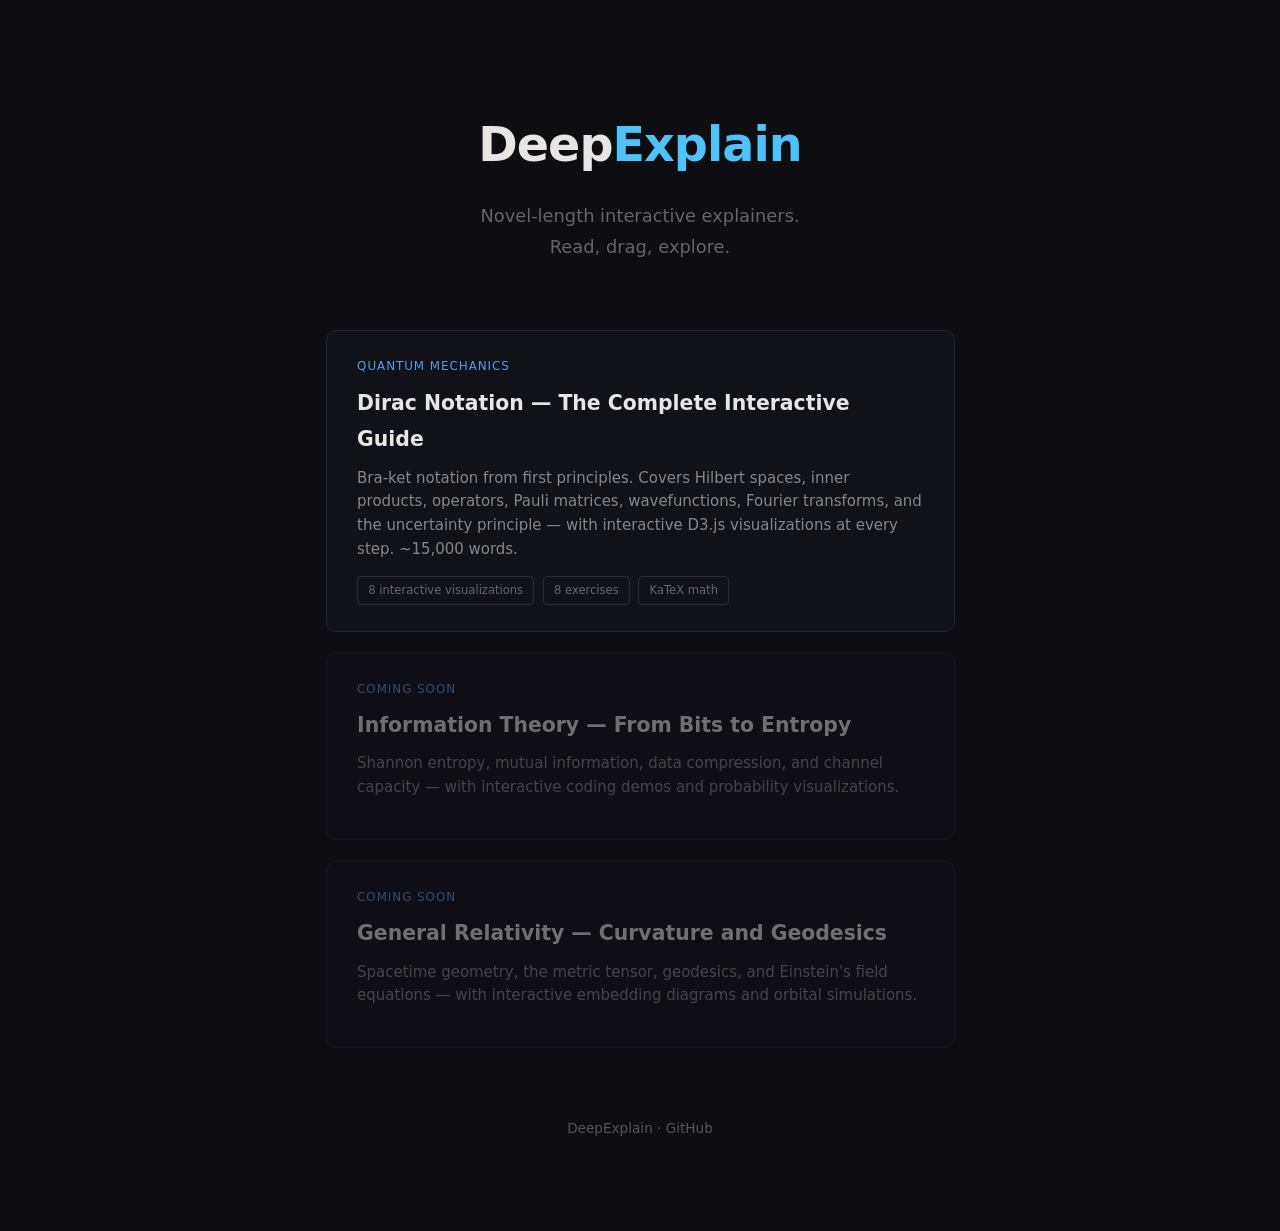
==== index.html @ e37d0582 "Initial deploy: DeepExplain - interactive long-form explainers" ====
<!DOCTYPE html>
<html lang="en">
<head>
  <meta charset="UTF-8">
  <meta name="viewport" content="width=device-width, initial-scale=1.0">
  <title>DeepExplain — Interactive Long-Form Explainers</title>
  <meta name="description" content="Novel-length interactive explainers on physics, math, and computer science. Built with D3.js visualizations that run as you read.">
  <meta property="og:title" content="DeepExplain — Interactive Long-Form Explainers">
  <meta property="og:description" content="Novel-length interactive explainers on physics, math, and computer science.">
  <meta property="og:type" content="website">
  <link rel="icon" type="image/svg+xml" href="data:image/svg+xml,%3Csvg xmlns='http://www.w3.org/2000/svg' viewBox='0 0 32 32'%3E%3Crect width='32' height='32' rx='6' fill='%230a0a18'/%3E%3Ctext x='16' y='24' text-anchor='middle' font-family='serif' font-size='22' font-weight='bold' fill='%234fc3f7'%3E%E2%9F%A8%E2%9F%A9%3C/text%3E%3C/svg%3E">
  <link rel="canonical" href="https://deepexplain.dev/">
  <link rel="stylesheet" href="css/style.css">
</head>
<body>

<main class="home">

  <div class="hero-mark">
    <div class="logo-text">Deep<span class="accent">Explain</span></div>
    <p class="tagline">Novel-length interactive explainers.<br>Read, drag, explore.</p>
  </div>

  <div class="article-list">

    <a href="dirac-notation/" class="article-card">
      <div class="card-meta">Quantum Mechanics</div>
      <div class="card-title">Dirac Notation — The Complete Interactive Guide</div>
      <div class="card-desc">
        Bra-ket notation from first principles. Covers Hilbert spaces, inner products, operators, 
        Pauli matrices, wavefunctions, Fourier transforms, and the uncertainty principle — with 
        interactive D3.js visualizations at every step. ~15,000 words.
      </div>
      <div class="card-tags">
        <span class="tag">8 interactive visualizations</span>
        <span class="tag">8 exercises</span>
        <span class="tag">KaTeX math</span>
      </div>
    </a>

    <div class="article-card coming-soon">
      <div class="card-meta">Coming soon</div>
      <div class="card-title">Information Theory — From Bits to Entropy</div>
      <div class="card-desc">
        Shannon entropy, mutual information, data compression, and channel capacity — 
        with interactive coding demos and probability visualizations.
      </div>
    </div>

    <div class="article-card coming-soon">
      <div class="card-meta">Coming soon</div>
      <div class="card-title">General Relativity — Curvature and Geodesics</div>
      <div class="card-desc">
        Spacetime geometry, the metric tensor, geodesics, and Einstein's field equations — 
        with interactive embedding diagrams and orbital simulations.
      </div>
    </div>

  </div>

  <p class="closing home-footer">
    DeepExplain · <a href="https://github.com/crawde" class="subtle-link">GitHub</a>
  </p>

</main>

</body>
</html>
---- css/style.css ----
/* DeepExplain — Simple, clean, dark */

* { margin: 0; padding: 0; box-sizing: border-box; }

html { font-size: 17px; }

body {
  background: #0d0d12;
  color: #d4d2cf;
  font-family: -apple-system, BlinkMacSystemFont, 'Segoe UI', system-ui, sans-serif;
  line-height: 1.8;
  -webkit-font-smoothing: antialiased;
}

main {
  max-width: 700px;
  margin: 0 auto;
  padding: 3rem 1.5rem 4rem;
}

p {
  margin-bottom: 1.3rem;
}

.opening {
  font-size: 1.15rem;
  color: #e8e6e3;
  margin-bottom: 2rem;
  line-height: 1.9;
}

.closing {
  margin-top: 3rem;
  color: #555;
  font-size: 0.8rem;
  text-align: center;
}

em {
  color: #90caf9;
  font-style: italic;
}

strong {
  color: #e0e0e0;
  font-weight: 600;
}

/* KaTeX */
.katex { color: #d4d2cf; }

/* Interactive containers */
.interactive {
  background: #111118;
  border: 1px solid #222233;
  border-radius: 10px;
  padding: 1.2rem;
  margin: 1.5rem 0 2rem;
}

.controls {
  display: flex;
  flex-wrap: wrap;
  gap: 1rem;
  margin-bottom: 0.8rem;
  align-items: flex-end;
}

.ctrl {
  display: flex;
  flex-direction: column;
  gap: 0.2rem;
}

.ctrl label {
  font-size: 0.72rem;
  color: #777;
  letter-spacing: 0.03em;
}

.val {
  color: #90caf9;
  font-family: 'SF Mono', 'Menlo', monospace;
  font-size: 0.72rem;
}

.ctrl input[type="range"] {
  -webkit-appearance: none;
  width: 160px;
  height: 3px;
  background: #2a2a3e;
  border-radius: 2px;
  outline: none;
}

.ctrl input[type="range"]::-webkit-slider-thumb {
  -webkit-appearance: none;
  width: 14px;
  height: 14px;
  border-radius: 50%;
  background: #5c9ce6;
  cursor: pointer;
}

.btn-row {
  display: flex;
  gap: 0.4rem;
  flex-wrap: wrap;
}

.btn {
  font-family: inherit;
  font-size: 0.72rem;
  padding: 0.3rem 0.8rem;
  border: 1px solid #2a2a3e;
  border-radius: 5px;
  background: transparent;
  color: #888;
  cursor: pointer;
  transition: all 0.15s;
}

.btn:hover, .btn.active {
  border-color: #5c9ce6;
  color: #5c9ce6;
}

.viz {
  background: #0a0a10;
  border-radius: 8px;
  border: 1px solid #1a1a28;
  margin: 0.6rem 0;
  overflow: hidden;
}

.viz svg { display: block; width: 100%; }

.state-readout {
  text-align: center;
  padding: 0.6rem;
  background: #0a0a10;
  border-radius: 6px;
  font-family: 'SF Mono', 'Menlo', monospace;
  font-size: 0.9rem;
  color: #90caf9;
  margin-bottom: 0.6rem;
}

.readout {
  background: #0a0a10;
  border: 1px solid #1a1a28;
  border-radius: 6px;
  padding: 0.7rem 1rem;
  font-family: 'SF Mono', 'Menlo', monospace;
  font-size: 0.78rem;
  line-height: 1.7;
}

.output-row {
  display: flex;
  justify-content: space-between;
  align-items: center;
  padding: 0.15rem 0;
}

.output-label { color: #666; }
.output-value { color: #90caf9; }

/* Exercises */
.exercises { margin-top: 2rem; }

.exercise {
  background: #111118;
  border: 1px solid #222233;
  border-radius: 8px;
  padding: 1rem 1.2rem;
  margin-bottom: 1rem;
}

.exercise p { margin-bottom: 0.6rem; }

.exercise input[type="text"] {
  font-family: 'SF Mono', 'Menlo', monospace;
  font-size: 0.82rem;
  padding: 0.4rem 0.8rem;
  background: #0a0a10;
  border: 1px solid #2a2a3e;
  border-radius: 5px;
  color: #d4d2cf;
  outline: none;
  width: 180px;
  margin-right: 0.5rem;
}

.exercise input[type="text"]:focus {
  border-color: #5c9ce6;
}

.feedback {
  font-size: 0.78rem;
  margin-top: 0.4rem;
  min-height: 1.2em;
}

.feedback.correct { color: #66bb6a; }
.feedback.incorrect { color: #ef5350; }

/* Navigation */
.topnav {
  max-width: 700px;
  margin: 0 auto;
  padding: 1.2rem 1.5rem 0;
  font-size: 0.8rem;
  color: #555;
}
.nav-home {
  color: #5c9ce6;
  text-decoration: none;
}
.nav-home:hover { text-decoration: underline; }
.nav-sep { margin: 0 0.4rem; color: #333; }
.nav-current { color: #777; }

/* Landing page */
.home {
  max-width: 680px;
  margin: 0 auto;
  padding: 6rem 1.5rem 4rem;
}

.hero-mark {
  text-align: center;
  margin-bottom: 4rem;
}

.logo-text {
  font-size: 2.8rem;
  font-weight: 700;
  color: #e8e6e3;
  letter-spacing: -0.02em;
}

.accent { color: #4fc3f7; }

.tagline {
  margin-top: 0.8rem;
  color: #666;
  font-size: 1.05rem;
  line-height: 1.7;
}

.article-list {
  display: flex;
  flex-direction: column;
  gap: 1.2rem;
}

.article-card {
  display: block;
  background: #111118;
  border: 1px solid #222233;
  border-radius: 10px;
  padding: 1.5rem 1.8rem;
  text-decoration: none;
  color: inherit;
  transition: border-color 0.2s, transform 0.15s;
}

.article-card:hover {
  border-color: #4fc3f7;
  transform: translateY(-2px);
}

.article-card.coming-soon {
  opacity: 0.45;
  pointer-events: none;
}

.card-meta {
  font-size: 0.7rem;
  text-transform: uppercase;
  letter-spacing: 0.08em;
  color: #5c9ce6;
  margin-bottom: 0.4rem;
}

.card-title {
  font-size: 1.2rem;
  font-weight: 600;
  color: #e8e6e3;
  margin-bottom: 0.5rem;
}

.card-desc {
  font-size: 0.88rem;
  color: #888;
  line-height: 1.6;
  margin-bottom: 0.8rem;
}

.card-tags {
  display: flex;
  gap: 0.5rem;
  flex-wrap: wrap;
}

.tag {
  font-size: 0.68rem;
  padding: 0.2rem 0.6rem;
  border: 1px solid #2a2a3e;
  border-radius: 4px;
  color: #666;
}

.home-footer { margin-top: 4rem; }
.subtle-link { color: #555; text-decoration: none; }
.subtle-link:hover { color: #90caf9; }

/* Responsive */
@media (max-width: 600px) {
  html { font-size: 15px; }
  main { padding: 2rem 1rem; }
  .home { padding: 3rem 1rem 3rem; }
  .logo-text { font-size: 2rem; }
  .controls { flex-direction: column; }
  .ctrl input[type="range"] { width: 100%; }
}
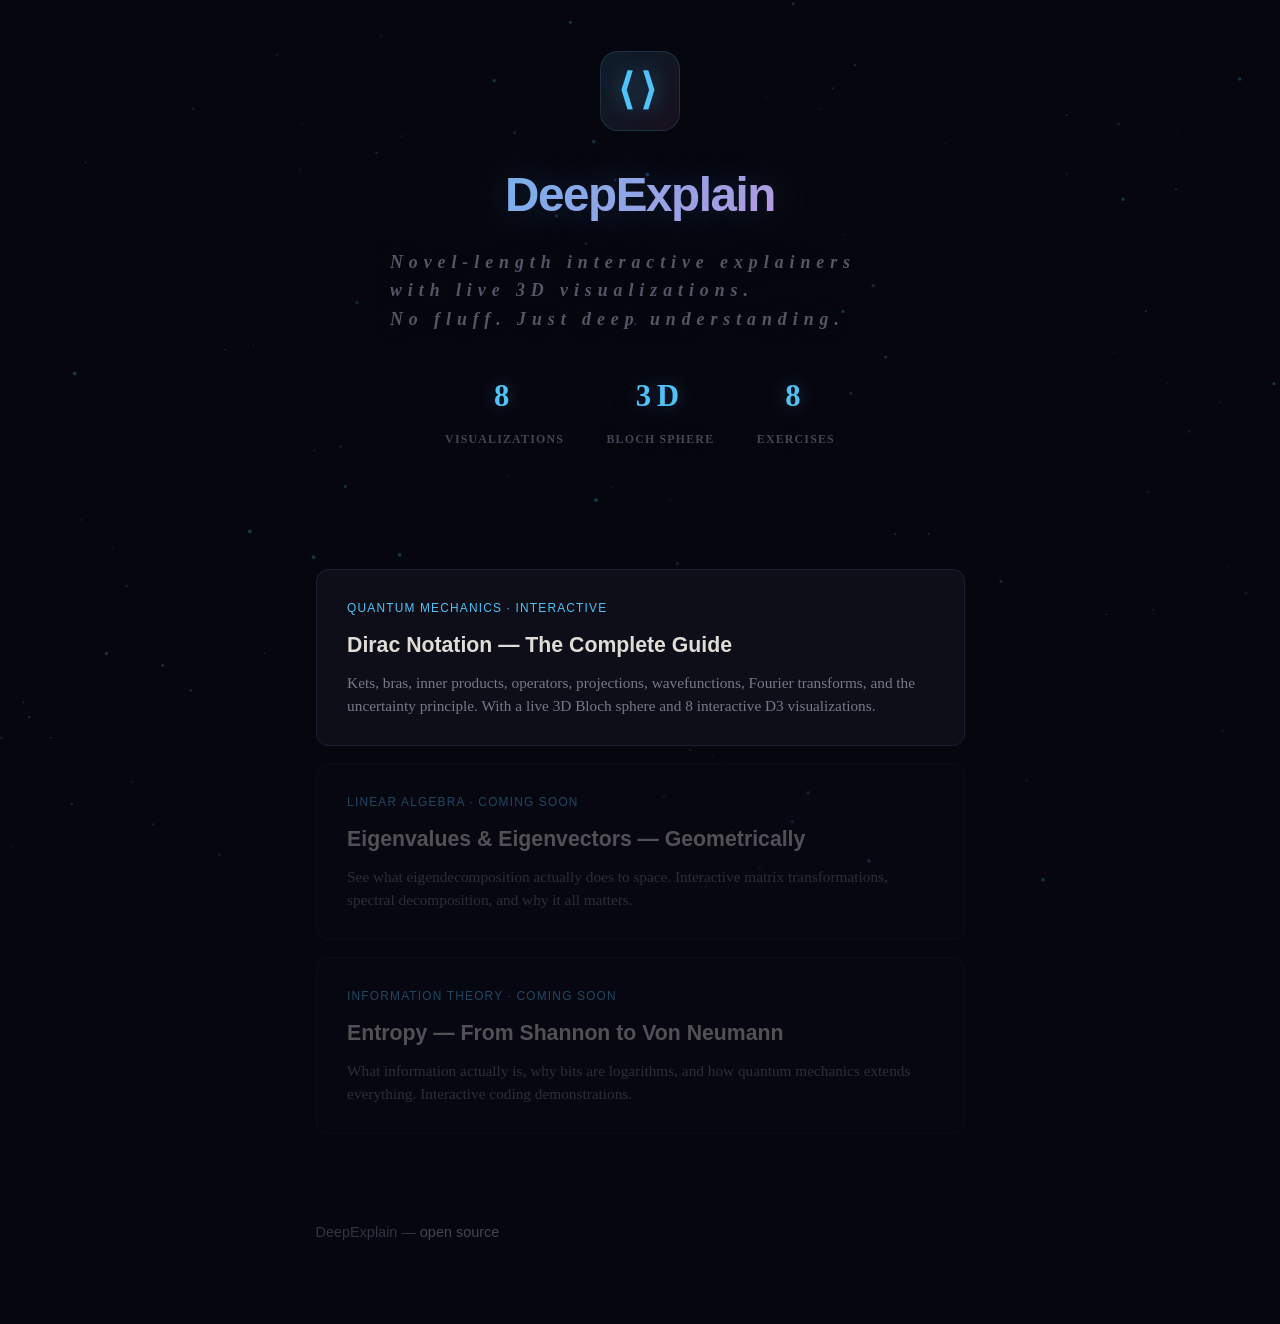
==== commit c0217407: "v4: 3D Bloch sphere hero, auto-animated visualizations, creative redesign" ====
--- a/index.html
+++ b/index.html
@@ -3,66 +3,282 @@
 <head>
   <meta charset="UTF-8">
   <meta name="viewport" content="width=device-width, initial-scale=1.0">
-  <title>DeepExplain — Interactive Long-Form Explainers</title>
-  <meta name="description" content="Novel-length interactive explainers on physics, math, and computer science. Built with D3.js visualizations that run as you read.">
-  <meta property="og:title" content="DeepExplain — Interactive Long-Form Explainers">
-  <meta property="og:description" content="Novel-length interactive explainers on physics, math, and computer science.">
+  <title>DeepExplain — Interactive Deep Dives into Hard Topics</title>
+  <meta name="description" content="Novel-length interactive explainers with live 3D visualizations. Dive deep into quantum mechanics, linear algebra, and more.">
+  <meta property="og:title" content="DeepExplain — Interactive Deep Dives into Hard Topics">
+  <meta property="og:description" content="Novel-length interactive explainers with live 3D and 2D visualizations. No fluff, just deep understanding.">
   <meta property="og:type" content="website">
   <link rel="icon" type="image/svg+xml" href="data:image/svg+xml,%3Csvg xmlns='http://www.w3.org/2000/svg' viewBox='0 0 32 32'%3E%3Crect width='32' height='32' rx='6' fill='%230a0a18'/%3E%3Ctext x='16' y='24' text-anchor='middle' font-family='serif' font-size='22' font-weight='bold' fill='%234fc3f7'%3E%E2%9F%A8%E2%9F%A9%3C/text%3E%3C/svg%3E">
   <link rel="canonical" href="https://deepexplain.dev/">
   <link rel="stylesheet" href="css/style.css">
+  <style>
+    /* Landing-specific styles */
+    #particle-canvas {
+      position: fixed;
+      top: 0; left: 0;
+      width: 100vw; height: 100vh;
+      z-index: 0;
+      pointer-events: none;
+    }
+    .home {
+      position: relative;
+      z-index: 1;
+      max-width: 700px;
+      margin: 0 auto;
+      padding: 0 1.5rem;
+      min-height: 100vh;
+      display: flex;
+      flex-direction: column;
+      justify-content: center;
+    }
+    .hero-mark {
+      text-align: center;
+      margin-bottom: 4rem;
+      padding-top: 3rem;
+    }
+    .logo-icon {
+      display: block;
+      margin: 0 auto 1.2rem;
+      width: 80px;
+      height: 80px;
+      border-radius: 18px;
+      background: linear-gradient(135deg, rgba(79,195,247,0.12) 0%, rgba(230,140,216,0.08) 100%);
+      border: 1px solid rgba(79,195,247,0.15);
+      display: flex;
+      align-items: center;
+      justify-content: center;
+      font-size: 42px;
+      font-family: serif;
+      color: #4fc3f7;
+      text-shadow: 0 0 20px rgba(79,195,247,0.4);
+      animation: logoPulse 3s ease-in-out infinite;
+    }
+    @keyframes logoPulse {
+      0%, 100% { box-shadow: 0 0 30px rgba(79,195,247,0.1); }
+      50% { box-shadow: 0 0 50px rgba(79,195,247,0.2); }
+    }
+    .logo-text {
+      font-size: 2.8rem;
+      font-weight: 700;
+      letter-spacing: -0.03em;
+      background: linear-gradient(135deg, #4fc3f7 0%, #e68cd8 100%);
+      -webkit-background-clip: text;
+      -webkit-text-fill-color: transparent;
+      background-clip: text;
+      margin-bottom: 0.5rem;
+    }
+    .tagline {
+      color: #556;
+      font-size: 1.05rem;
+      line-height: 1.6;
+      max-width: 500px;
+      margin: 0 auto;
+    }
+    .article-list {
+      display: flex;
+      flex-direction: column;
+      gap: 1rem;
+    }
+    .article-card {
+      display: block;
+      text-decoration: none;
+      background: #0e0e18;
+      border: 1px solid #1c1c30;
+      border-radius: 12px;
+      padding: 1.6rem 1.8rem;
+      transition: all 0.25s ease;
+    }
+    .article-card:hover {
+      border-color: #4fc3f7;
+      transform: translateY(-2px);
+      box-shadow: 0 8px 30px rgba(79,195,247,0.08);
+    }
+    .article-card.coming-soon {
+      opacity: 0.35;
+      pointer-events: none;
+    }
+    .card-meta {
+      font-size: 0.7rem;
+      text-transform: uppercase;
+      letter-spacing: 0.1em;
+      color: #4fc3f7;
+      margin-bottom: 0.4rem;
+    }
+    .card-title {
+      font-size: 1.25rem;
+      font-weight: 600;
+      color: #e0ddd6;
+      margin-bottom: 0.4rem;
+    }
+    .card-desc {
+      font-size: 0.9rem;
+      color: #778;
+      line-height: 1.5;
+    }
+    .home-footer {
+      text-align: center;
+      margin-top: 5rem;
+      padding-bottom: 3rem;
+      color: #334;
+      font-size: 0.85rem;
+    }
+    .home-footer a {
+      color: #445;
+      text-decoration: none;
+    }
+    .stats {
+      display: flex;
+      justify-content: center;
+      gap: 2.5rem;
+      margin-top: 2rem;
+      margin-bottom: 3rem;
+    }
+    .stat {
+      text-align: center;
+    }
+    .stat-num {
+      font-size: 1.8rem;
+      font-weight: 700;
+      color: #4fc3f7;
+      text-shadow: 0 0 20px rgba(79,195,247,0.3);
+    }
+    .stat-label {
+      font-size: 0.7rem;
+      text-transform: uppercase;
+      letter-spacing: 0.1em;
+      color: #445;
+      margin-top: 0.2rem;
+    }
+  </style>
 </head>
 <body>
 
-<main class="home">
-
+<canvas id="particle-canvas"></canvas>
+
+<div class="home">
   <div class="hero-mark">
-    <div class="logo-text">Deep<span class="accent">Explain</span></div>
-    <p class="tagline">Novel-length interactive explainers.<br>Read, drag, explore.</p>
-  </div>
-
-  <div class="article-list">
-
-    <a href="dirac-notation/" class="article-card">
-      <div class="card-meta">Quantum Mechanics</div>
-      <div class="card-title">Dirac Notation — The Complete Interactive Guide</div>
-      <div class="card-desc">
-        Bra-ket notation from first principles. Covers Hilbert spaces, inner products, operators, 
-        Pauli matrices, wavefunctions, Fourier transforms, and the uncertainty principle — with 
-        interactive D3.js visualizations at every step. ~15,000 words.
+    <div class="logo-icon">⟨⟩</div>
+    <h1 class="logo-text">DeepExplain</h1>
+    <p class="tagline">Novel-length interactive explainers with live 3D visualizations.<br>No fluff. Just deep understanding.</p>
+    <div class="stats">
+      <div class="stat">
+        <div class="stat-num">8</div>
+        <div class="stat-label">Visualizations</div>
       </div>
-      <div class="card-tags">
-        <span class="tag">8 interactive visualizations</span>
-        <span class="tag">8 exercises</span>
-        <span class="tag">KaTeX math</span>
+      <div class="stat">
+        <div class="stat-num">3D</div>
+        <div class="stat-label">Bloch Sphere</div>
       </div>
-    </a>
-
-    <div class="article-card coming-soon">
-      <div class="card-meta">Coming soon</div>
-      <div class="card-title">Information Theory — From Bits to Entropy</div>
-      <div class="card-desc">
-        Shannon entropy, mutual information, data compression, and channel capacity — 
-        with interactive coding demos and probability visualizations.
+      <div class="stat">
+        <div class="stat-num">8</div>
+        <div class="stat-label">Exercises</div>
       </div>
     </div>
-
+  </div>
+
+  <div class="article-list">
+    <a href="dirac-notation/" class="article-card">
+      <div class="card-meta">Quantum Mechanics · Interactive</div>
+      <div class="card-title">Dirac Notation — The Complete Guide</div>
+      <div class="card-desc">Kets, bras, inner products, operators, projections, wavefunctions, Fourier transforms, and the uncertainty principle. With a live 3D Bloch sphere and 8 interactive D3 visualizations.</div>
+    </a>
     <div class="article-card coming-soon">
-      <div class="card-meta">Coming soon</div>
-      <div class="card-title">General Relativity — Curvature and Geodesics</div>
-      <div class="card-desc">
-        Spacetime geometry, the metric tensor, geodesics, and Einstein's field equations — 
-        with interactive embedding diagrams and orbital simulations.
-      </div>
+      <div class="card-meta">Linear Algebra · Coming Soon</div>
+      <div class="card-title">Eigenvalues & Eigenvectors — Geometrically</div>
+      <div class="card-desc">See what eigendecomposition actually does to space. Interactive matrix transformations, spectral decomposition, and why it all matters.</div>
     </div>
-
+    <div class="article-card coming-soon">
+      <div class="card-meta">Information Theory · Coming Soon</div>
+      <div class="card-title">Entropy — From Shannon to Von Neumann</div>
+      <div class="card-desc">What information actually is, why bits are logarithms, and how quantum mechanics extends everything. Interactive coding demonstrations.</div>
+    </div>
   </div>
 
-  <p class="closing home-footer">
-    DeepExplain · <a href="https://github.com/crawde" class="subtle-link">GitHub</a>
-  </p>
-
-</main>
+  <div class="home-footer">
+    <p>DeepExplain — <a href="https://github.com/crawde/deepexplain">open source</a></p>
+  </div>
+</div>
+
+<script>
+// Animated particle background
+(function() {
+  const canvas = document.getElementById('particle-canvas');
+  if (!canvas) return;
+  const ctx = canvas.getContext('2d');
+
+  let W, H;
+  function resize() {
+    W = canvas.width = window.innerWidth;
+    H = canvas.height = window.innerHeight;
+  }
+  resize();
+  window.addEventListener('resize', resize);
+
+  const particles = [];
+  const N = 120;
+
+  for (let i = 0; i < N; i++) {
+    particles.push({
+      x: Math.random() * W,
+      y: Math.random() * H,
+      vx: (Math.random() - 0.5) * 0.3,
+      vy: (Math.random() - 0.5) * 0.3,
+      r: Math.random() * 1.5 + 0.5,
+      phase: Math.random() * Math.PI * 2
+    });
+  }
+
+  function draw() {
+    ctx.clearRect(0, 0, W, H);
+    const t = Date.now() * 0.001;
+
+    // Update & draw particles
+    for (const p of particles) {
+      p.x += p.vx;
+      p.y += p.vy;
+      if (p.x < 0) p.x = W;
+      if (p.x > W) p.x = 0;
+      if (p.y < 0) p.y = H;
+      if (p.y > H) p.y = 0;
+
+      const alpha = 0.15 + 0.1 * Math.sin(t + p.phase);
+      ctx.beginPath();
+      ctx.arc(p.x, p.y, p.r, 0, Math.PI * 2);
+      ctx.fillStyle = `rgba(79, 195, 247, ${alpha})`;
+      ctx.fill();
+    }
+
+    // Draw connections
+    for (let i = 0; i < N; i++) {
+      for (let j = i + 1; j < N; j++) {
+        const dx = particles[i].x - particles[j].x;
+        const dy = particles[i].y - particles[j].y;
+        const dist = Math.sqrt(dx * dx + dy * dy);
+        if (dist < 150) {
+          ctx.beginPath();
+          ctx.moveTo(particles[i].x, particles[i].y);
+          ctx.lineTo(particles[j].x, particles[j].y);
+          ctx.strokeStyle = `rgba(79, 195, 247, ${0.04 * (1 - dist / 150)})`;
+          ctx.lineWidth = 0.5;
+          ctx.stroke();
+        }
+      }
+    }
+
+    requestAnimationFrame(draw);
+  }
+  draw();
+})();
+</script>
+
+<!-- Google Analytics -->
+<script async src="https://www.googletagmanager.com/gtag/js?id=G-XXXXXXXXXX"></script>
+<script>
+  window.dataLayer = window.dataLayer || [];
+  function gtag(){dataLayer.push(arguments);}
+  gtag('js', new Date());
+  gtag('config', 'G-XXXXXXXXXX');
+</script>
 
 </body>
 </html>
--- a/css/style.css
+++ b/css/style.css
@@ -1,327 +1,542 @@
-/* DeepExplain — Simple, clean, dark */
-
-* { margin: 0; padding: 0; box-sizing: border-box; }
-
-html { font-size: 17px; }
+/* DeepExplain v4 — Spectacular dark theme with glow, animation, 3D hero */
+
+/* ─── BASE ─── */
+*, *::before, *::after { box-sizing: border-box; margin: 0; padding: 0; }
+
+html {
+  font-size: 17px;
+  scroll-behavior: smooth;
+}
 
 body {
-  background: #0d0d12;
-  color: #d4d2cf;
-  font-family: -apple-system, BlinkMacSystemFont, 'Segoe UI', system-ui, sans-serif;
-  line-height: 1.8;
+  background: #06060e;
+  color: #c8c8d4;
+  font-family: 'Georgia', 'Times New Roman', serif;
+  line-height: 1.85;
   -webkit-font-smoothing: antialiased;
 }
 
+/* ─── TOP NAV ─── */
+.topnav {
+  position: fixed;
+  top: 0;
+  left: 0;
+  right: 0;
+  z-index: 100;
+  display: flex;
+  align-items: center;
+  gap: 0.6rem;
+  padding: 0.6rem 1.5rem;
+  background: rgba(6, 6, 14, 0.85);
+  backdrop-filter: blur(12px);
+  -webkit-backdrop-filter: blur(12px);
+  border-bottom: 1px solid rgba(92, 156, 230, 0.08);
+  font-family: -apple-system, BlinkMacSystemFont, 'Segoe UI', sans-serif;
+  font-size: 0.82rem;
+}
+
+.nav-home {
+  color: #c0d8f0;
+  text-decoration: none;
+  display: flex;
+  align-items: center;
+  gap: 0.4rem;
+  transition: color 0.2s;
+}
+.nav-home:hover { color: #7bbef7; }
+.nav-logo {
+  font-size: 1.1rem;
+  color: #5c9ce6;
+  font-weight: bold;
+}
+.accent { color: #5c9ce6; }
+.nav-sep { color: #333; }
+.nav-current { color: #666; }
+
+/* ─── 3D HERO SCENE ─── */
+.hero-scene {
+  position: relative;
+  width: 100%;
+  height: 100vh;
+  min-height: 600px;
+  overflow: hidden;
+  background: radial-gradient(ellipse at center, #0d1020 0%, #06060e 70%);
+}
+
+#bloch-canvas {
+  position: absolute;
+  top: 0;
+  left: 0;
+  width: 100%;
+  height: 100%;
+  cursor: grab;
+}
+#bloch-canvas:active { cursor: grabbing; }
+
+.hero-overlay {
+  position: absolute;
+  bottom: 0;
+  left: 0;
+  right: 0;
+  padding: 3rem 2rem 6rem;
+  background: linear-gradient(transparent 0%, rgba(6, 6, 14, 0.9) 100%);
+  pointer-events: none;
+}
+
+.hero-title-wrap {
+  max-width: 600px;
+  margin: 0 auto;
+  text-align: center;
+}
+
+.hero-title {
+  font-family: -apple-system, BlinkMacSystemFont, 'Segoe UI', sans-serif;
+  font-size: 1.8rem;
+  font-weight: 600;
+  color: #e8eaf0;
+  letter-spacing: -0.02em;
+  line-height: 1.3;
+  margin-bottom: 0.5rem;
+}
+
+.hero-sub {
+  font-family: -apple-system, BlinkMacSystemFont, 'Segoe UI', sans-serif;
+  font-size: 0.95rem;
+  color: #6a90b8;
+  font-style: italic;
+}
+
+.hero-state {
+  position: absolute;
+  top: 5rem;
+  left: 50%;
+  transform: translateX(-50%);
+  font-family: 'JetBrains Mono', 'Fira Code', monospace;
+  font-size: 1.1rem;
+  color: #5c9ce6;
+  text-shadow: 0 0 20px rgba(92, 156, 230, 0.4);
+  opacity: 0.9;
+  pointer-events: none;
+  white-space: nowrap;
+}
+
+.scroll-hint {
+  position: absolute;
+  bottom: 1.5rem;
+  left: 50%;
+  transform: translateX(-50%);
+  animation: bobUpDown 2s infinite ease-in-out;
+}
+
+.scroll-arrow {
+  width: 20px;
+  height: 20px;
+  border-right: 2px solid rgba(92, 156, 230, 0.4);
+  border-bottom: 2px solid rgba(92, 156, 230, 0.4);
+  transform: rotate(45deg);
+}
+
+@keyframes bobUpDown {
+  0%, 100% { transform: translateX(-50%) translateY(0); opacity: 0.5; }
+  50% { transform: translateX(-50%) translateY(10px); opacity: 1; }
+}
+
+/* ─── MAIN CONTENT ─── */
 main {
+  max-width: 680px;
+  margin: 0 auto;
+  padding: 4rem 1.5rem 6rem;
+}
+
+p {
+  margin-bottom: 1.6rem;
+  text-align: left;
+  text-indent: 0;
+}
+
+em { color: #7bbef7; font-style: italic; }
+strong { color: #e0e0e0; font-weight: 600; }
+
+p.closing {
+  text-align: center;
+  color: #444;
+  font-size: 0.8rem;
+  margin-top: 4rem;
+  font-family: -apple-system, BlinkMacSystemFont, 'Segoe UI', sans-serif;
+}
+p.closing a { color: #5c9ce6; text-decoration: none; }
+p.closing a:hover { text-decoration: underline; }
+
+/* KaTeX overrides */
+.katex { color: #d0e0f0; }
+.katex-display { margin: 1.5rem 0; }
+
+/* ─── INTERACTIVE CONTAINERS ─── */
+.interactive {
+  margin: 2rem -0.5rem 2.5rem;
+  padding: 1.5rem;
+  background: #0c0c18;
+  border-radius: 12px;
+  border: 1px solid rgba(92, 156, 230, 0.12);
+  position: relative;
+  transition: border-color 0.3s, box-shadow 0.3s;
+}
+
+.interactive:hover {
+  border-color: rgba(92, 156, 230, 0.25);
+}
+
+.glow-border {
+  box-shadow: 
+    0 0 0 1px rgba(92, 156, 230, 0.05),
+    0 0 30px -10px rgba(92, 156, 230, 0.08);
+  animation: subtleGlow 4s infinite ease-in-out alternate;
+}
+
+@keyframes subtleGlow {
+  0% { box-shadow: 0 0 0 1px rgba(92,156,230,0.05), 0 0 20px -10px rgba(92,156,230,0.05); }
+  100% { box-shadow: 0 0 0 1px rgba(92,156,230,0.1), 0 0 40px -10px rgba(92,156,230,0.12); }
+}
+
+.interactive-label {
+  position: absolute;
+  top: -0.6rem;
+  left: 1.2rem;
+  background: #0c0c18;
+  padding: 0 0.5rem;
+  font-family: -apple-system, BlinkMacSystemFont, 'Segoe UI', sans-serif;
+  font-size: 0.7rem;
+  letter-spacing: 0.06em;
+  text-transform: uppercase;
+  color: #5c9ce6;
+  font-weight: 600;
+}
+
+/* ─── CONTROLS ─── */
+.controls {
+  display: flex;
+  flex-wrap: wrap;
+  gap: 1rem;
+  margin-bottom: 1rem;
+  font-family: -apple-system, BlinkMacSystemFont, 'Segoe UI', sans-serif;
+  font-size: 0.78rem;
+}
+
+.ctrl {
+  flex: 1;
+  min-width: 180px;
+}
+.ctrl label {
+  display: block;
+  color: #8899aa;
+  margin-bottom: 0.3rem;
+}
+.val {
+  color: #7bbef7;
+  font-family: 'JetBrains Mono', 'Fira Code', monospace;
+  font-size: 0.75rem;
+}
+
+/* Custom range slider */
+input[type="range"] {
+  -webkit-appearance: none;
+  width: 100%;
+  height: 4px;
+  background: #1a1a2e;
+  border-radius: 2px;
+  outline: none;
+  cursor: pointer;
+}
+input[type="range"]::-webkit-slider-thumb {
+  -webkit-appearance: none;
+  width: 16px;
+  height: 16px;
+  background: #5c9ce6;
+  border-radius: 50%;
+  cursor: pointer;
+  box-shadow: 0 0 8px rgba(92, 156, 230, 0.4);
+  transition: box-shadow 0.2s;
+}
+input[type="range"]::-webkit-slider-thumb:hover {
+  box-shadow: 0 0 14px rgba(92, 156, 230, 0.6);
+}
+
+.btn-row {
+  display: flex;
+  gap: 0.4rem;
+  flex-wrap: wrap;
+  width: 100%;
+}
+.btn {
+  background: #161625;
+  border: 1px solid #2a2a40;
+  color: #8899aa;
+  padding: 0.35rem 0.8rem;
+  border-radius: 6px;
+  cursor: pointer;
+  font-size: 0.78rem;
+  font-family: 'JetBrains Mono', 'Fira Code', monospace;
+  transition: all 0.15s;
+}
+.btn:hover {
+  border-color: #5c9ce6;
+  color: #c0d8f0;
+}
+.btn.active {
+  background: rgba(92, 156, 230, 0.15);
+  border-color: #5c9ce6;
+  color: #5c9ce6;
+  box-shadow: 0 0 8px rgba(92, 156, 230, 0.2);
+}
+
+/* ─── VIZ & READOUT ─── */
+.viz {
+  width: 100%;
+  border-radius: 8px;
+  overflow: hidden;
+  margin-bottom: 0.8rem;
+  position: relative;
+}
+
+/* Animated border pulse on viz */
+.viz::after {
+  content: '';
+  position: absolute;
+  inset: 0;
+  border-radius: 8px;
+  pointer-events: none;
+  border: 1px solid transparent;
+  animation: vizPulse 3s infinite ease-in-out;
+}
+
+@keyframes vizPulse {
+  0%, 100% { border-color: rgba(92, 156, 230, 0.0); }
+  50% { border-color: rgba(92, 156, 230, 0.08); }
+}
+
+.state-readout {
+  font-family: 'JetBrains Mono', 'Fira Code', monospace;
+  font-size: 0.9rem;
+  color: #5c9ce6;
+  text-align: center;
+  margin-bottom: 0.8rem;
+  padding: 0.6rem;
+  background: rgba(92, 156, 230, 0.06);
+  border-radius: 6px;
+  text-shadow: 0 0 10px rgba(92, 156, 230, 0.2);
+}
+
+.readout {
+  font-family: -apple-system, BlinkMacSystemFont, 'Segoe UI', sans-serif;
+  font-size: 0.78rem;
+}
+.output-row {
+  display: flex;
+  justify-content: space-between;
+  padding: 0.25rem 0;
+  border-bottom: 1px solid rgba(255,255,255,0.03);
+}
+.output-label { color: #666; }
+.output-value { color: #a0c8e8; font-family: 'JetBrains Mono', 'Fira Code', monospace; font-size: 0.75rem; }
+
+/* ─── EXERCISES ─── */
+.exercises {
+  margin-top: 2rem;
+}
+.exercise {
+  background: #0c0c18;
+  border: 1px solid rgba(92, 156, 230, 0.08);
+  border-radius: 10px;
+  padding: 1.2rem 1.5rem;
+  margin-bottom: 1rem;
+}
+.exercise p {
+  margin-bottom: 0.8rem;
+  font-size: 0.92rem;
+}
+.exercise input[type="text"] {
+  width: calc(100% - 80px);
+  background: #111120;
+  border: 1px solid #222235;
+  border-radius: 6px;
+  padding: 0.4rem 0.6rem;
+  color: #c8c8d4;
+  font-family: 'JetBrains Mono', 'Fira Code', monospace;
+  font-size: 0.82rem;
+  margin-right: 0.5rem;
+  outline: none;
+  transition: border-color 0.2s;
+}
+.exercise input[type="text"]:focus {
+  border-color: #5c9ce6;
+  box-shadow: 0 0 8px rgba(92, 156, 230, 0.15);
+}
+.feedback { margin-top: 0.5rem; font-size: 0.82rem; }
+.feedback.correct { color: #66bb6a; }
+.feedback.wrong { color: #ef5350; }
+
+/* ─── LANDING PAGE (.home) ─── */
+.home {
   max-width: 700px;
   margin: 0 auto;
-  padding: 3rem 1.5rem 4rem;
-}
-
-p {
-  margin-bottom: 1.3rem;
-}
-
-.opening {
+  padding: 6rem 1.5rem 4rem;
+  min-height: 100vh;
+}
+
+.home-hero {
+  text-align: center;
+  margin-bottom: 4rem;
+  position: relative;
+}
+
+.home-hero-bg {
+  width: 100%;
+  height: 300px;
+  position: relative;
+  margin-bottom: 2rem;
+}
+
+.hero-mark {
+  font-size: 3.5rem;
+  font-weight: bold;
+  color: #5c9ce6;
+  text-shadow: 0 0 40px rgba(92, 156, 230, 0.3);
+  letter-spacing: 0.1em;
+  animation: markPulse 3s infinite ease-in-out;
+}
+
+@keyframes markPulse {
+  0%, 100% { text-shadow: 0 0 30px rgba(92,156,230,0.2); opacity: 0.9; }
+  50% { text-shadow: 0 0 50px rgba(92,156,230,0.5); opacity: 1; }
+}
+
+.logo-text {
+  font-family: -apple-system, BlinkMacSystemFont, 'Segoe UI', sans-serif;
+  font-size: 2rem;
+  font-weight: 700;
+  color: #e0e4ea;
+  letter-spacing: -0.02em;
+  margin-top: 0.5rem;
+}
+
+.tagline {
+  color: #667788;
+  font-size: 0.95rem;
+  font-family: 'Georgia', serif;
+  font-style: italic;
+  margin-top: 0.6rem;
+  line-height: 1.5;
+}
+
+/* Article list */
+.article-list {
+  display: flex;
+  flex-direction: column;
+  gap: 1rem;
+}
+
+.article-card {
+  display: block;
+  text-decoration: none;
+  background: #0c0c18;
+  border: 1px solid rgba(92, 156, 230, 0.1);
+  border-radius: 12px;
+  padding: 1.5rem;
+  transition: all 0.25s ease;
+  position: relative;
+  overflow: hidden;
+}
+
+.article-card::before {
+  content: '';
+  position: absolute;
+  top: 0;
+  left: 0;
+  right: 0;
+  height: 2px;
+  background: linear-gradient(90deg, transparent, #5c9ce6, transparent);
+  opacity: 0;
+  transition: opacity 0.3s;
+}
+
+.article-card:hover {
+  border-color: rgba(92, 156, 230, 0.25);
+  transform: translateY(-2px);
+  box-shadow: 0 8px 30px -10px rgba(92, 156, 230, 0.15);
+}
+.article-card:hover::before { opacity: 1; }
+
+.card-meta {
+  font-family: -apple-system, BlinkMacSystemFont, 'Segoe UI', sans-serif;
+  font-size: 0.72rem;
+  color: #555;
+  margin-bottom: 0.5rem;
+  text-transform: uppercase;
+  letter-spacing: 0.06em;
+}
+
+.card-title {
+  font-family: -apple-system, BlinkMacSystemFont, 'Segoe UI', sans-serif;
   font-size: 1.15rem;
-  color: #e8e6e3;
-  margin-bottom: 2rem;
-  line-height: 1.9;
-}
-
-.closing {
-  margin-top: 3rem;
-  color: #555;
-  font-size: 0.8rem;
-  text-align: center;
-}
-
-em {
-  color: #90caf9;
-  font-style: italic;
-}
-
-strong {
-  color: #e0e0e0;
   font-weight: 600;
-}
-
-/* KaTeX */
-.katex { color: #d4d2cf; }
-
-/* Interactive containers */
-.interactive {
-  background: #111118;
-  border: 1px solid #222233;
-  border-radius: 10px;
-  padding: 1.2rem;
-  margin: 1.5rem 0 2rem;
-}
-
-.controls {
-  display: flex;
-  flex-wrap: wrap;
-  gap: 1rem;
-  margin-bottom: 0.8rem;
-  align-items: flex-end;
-}
-
-.ctrl {
-  display: flex;
-  flex-direction: column;
-  gap: 0.2rem;
-}
-
-.ctrl label {
-  font-size: 0.72rem;
-  color: #777;
-  letter-spacing: 0.03em;
-}
-
-.val {
-  color: #90caf9;
-  font-family: 'SF Mono', 'Menlo', monospace;
-  font-size: 0.72rem;
-}
-
-.ctrl input[type="range"] {
-  -webkit-appearance: none;
-  width: 160px;
-  height: 3px;
-  background: #2a2a3e;
-  border-radius: 2px;
-  outline: none;
-}
-
-.ctrl input[type="range"]::-webkit-slider-thumb {
-  -webkit-appearance: none;
-  width: 14px;
-  height: 14px;
-  border-radius: 50%;
-  background: #5c9ce6;
-  cursor: pointer;
-}
-
-.btn-row {
+  color: #e0e8f0;
+  margin-bottom: 0.4rem;
+}
+
+.card-desc {
+  color: #778899;
+  font-size: 0.85rem;
+  line-height: 1.5;
+}
+
+.card-tags {
   display: flex;
   gap: 0.4rem;
   flex-wrap: wrap;
-}
-
-.btn {
-  font-family: inherit;
-  font-size: 0.72rem;
-  padding: 0.3rem 0.8rem;
-  border: 1px solid #2a2a3e;
-  border-radius: 5px;
-  background: transparent;
-  color: #888;
-  cursor: pointer;
-  transition: all 0.15s;
-}
-
-.btn:hover, .btn.active {
-  border-color: #5c9ce6;
-  color: #5c9ce6;
-}
-
-.viz {
-  background: #0a0a10;
-  border-radius: 8px;
-  border: 1px solid #1a1a28;
-  margin: 0.6rem 0;
-  overflow: hidden;
-}
-
-.viz svg { display: block; width: 100%; }
-
-.state-readout {
+  margin-top: 0.8rem;
+}
+
+.tag {
+  font-family: -apple-system, BlinkMacSystemFont, 'Segoe UI', sans-serif;
+  font-size: 0.65rem;
+  padding: 0.15rem 0.5rem;
+  border: 1px solid rgba(92, 156, 230, 0.15);
+  border-radius: 4px;
+  color: #5c9ce6;
+  letter-spacing: 0.03em;
+}
+
+.coming-soon {
+  opacity: 0.35;
+  cursor: default;
+  pointer-events: none;
+}
+
+.home-footer {
+  margin-top: 4rem;
   text-align: center;
-  padding: 0.6rem;
-  background: #0a0a10;
-  border-radius: 6px;
-  font-family: 'SF Mono', 'Menlo', monospace;
-  font-size: 0.9rem;
-  color: #90caf9;
-  margin-bottom: 0.6rem;
-}
-
-.readout {
-  background: #0a0a10;
-  border: 1px solid #1a1a28;
-  border-radius: 6px;
-  padding: 0.7rem 1rem;
-  font-family: 'SF Mono', 'Menlo', monospace;
-  font-size: 0.78rem;
-  line-height: 1.7;
-}
-
-.output-row {
-  display: flex;
-  justify-content: space-between;
-  align-items: center;
-  padding: 0.15rem 0;
-}
-
-.output-label { color: #666; }
-.output-value { color: #90caf9; }
-
-/* Exercises */
-.exercises { margin-top: 2rem; }
-
-.exercise {
-  background: #111118;
-  border: 1px solid #222233;
-  border-radius: 8px;
-  padding: 1rem 1.2rem;
-  margin-bottom: 1rem;
-}
-
-.exercise p { margin-bottom: 0.6rem; }
-
-.exercise input[type="text"] {
-  font-family: 'SF Mono', 'Menlo', monospace;
-  font-size: 0.82rem;
-  padding: 0.4rem 0.8rem;
-  background: #0a0a10;
-  border: 1px solid #2a2a3e;
-  border-radius: 5px;
-  color: #d4d2cf;
-  outline: none;
-  width: 180px;
-  margin-right: 0.5rem;
-}
-
-.exercise input[type="text"]:focus {
-  border-color: #5c9ce6;
-}
-
-.feedback {
-  font-size: 0.78rem;
-  margin-top: 0.4rem;
-  min-height: 1.2em;
-}
-
-.feedback.correct { color: #66bb6a; }
-.feedback.incorrect { color: #ef5350; }
-
-/* Navigation */
-.topnav {
-  max-width: 700px;
-  margin: 0 auto;
-  padding: 1.2rem 1.5rem 0;
-  font-size: 0.8rem;
-  color: #555;
-}
-.nav-home {
-  color: #5c9ce6;
-  text-decoration: none;
-}
-.nav-home:hover { text-decoration: underline; }
-.nav-sep { margin: 0 0.4rem; color: #333; }
-.nav-current { color: #777; }
-
-/* Landing page */
-.home {
-  max-width: 680px;
-  margin: 0 auto;
-  padding: 6rem 1.5rem 4rem;
-}
-
-.hero-mark {
-  text-align: center;
-  margin-bottom: 4rem;
-}
-
-.logo-text {
-  font-size: 2.8rem;
-  font-weight: 700;
-  color: #e8e6e3;
-  letter-spacing: -0.02em;
-}
-
-.accent { color: #4fc3f7; }
-
-.tagline {
-  margin-top: 0.8rem;
-  color: #666;
-  font-size: 1.05rem;
-  line-height: 1.7;
-}
-
-.article-list {
-  display: flex;
-  flex-direction: column;
-  gap: 1.2rem;
-}
-
-.article-card {
-  display: block;
-  background: #111118;
-  border: 1px solid #222233;
-  border-radius: 10px;
-  padding: 1.5rem 1.8rem;
-  text-decoration: none;
-  color: inherit;
-  transition: border-color 0.2s, transform 0.15s;
-}
-
-.article-card:hover {
-  border-color: #4fc3f7;
-  transform: translateY(-2px);
-}
-
-.article-card.coming-soon {
-  opacity: 0.45;
-  pointer-events: none;
-}
-
-.card-meta {
-  font-size: 0.7rem;
-  text-transform: uppercase;
-  letter-spacing: 0.08em;
-  color: #5c9ce6;
-  margin-bottom: 0.4rem;
-}
-
-.card-title {
-  font-size: 1.2rem;
-  font-weight: 600;
-  color: #e8e6e3;
-  margin-bottom: 0.5rem;
-}
-
-.card-desc {
-  font-size: 0.88rem;
-  color: #888;
-  line-height: 1.6;
-  margin-bottom: 0.8rem;
-}
-
-.card-tags {
-  display: flex;
-  gap: 0.5rem;
-  flex-wrap: wrap;
-}
-
-.tag {
-  font-size: 0.68rem;
-  padding: 0.2rem 0.6rem;
-  border: 1px solid #2a2a3e;
-  border-radius: 4px;
-  color: #666;
-}
-
-.home-footer { margin-top: 4rem; }
-.subtle-link { color: #555; text-decoration: none; }
-.subtle-link:hover { color: #90caf9; }
-
-/* Responsive */
+  font-family: -apple-system, BlinkMacSystemFont, 'Segoe UI', sans-serif;
+  font-size: 0.75rem;
+}
+.subtle-link { color: #444; text-decoration: none; }
+.subtle-link:hover { color: #7bbef7; }
+
+/* ─── SVG ANIMATION PULSES ─── */
+.viz svg circle,
+.viz svg line {
+  transition: all 0.15s ease;
+}
+
+/* ─── RESPONSIVE ─── */
 @media (max-width: 600px) {
   html { font-size: 15px; }
-  main { padding: 2rem 1rem; }
-  .home { padding: 3rem 1rem 3rem; }
-  .logo-text { font-size: 2rem; }
+  main { padding: 3rem 1rem 4rem; }
+  .hero-title { font-size: 1.3rem; }
+  .hero-state { font-size: 0.85rem; top: 4rem; }
+  .hero-scene { min-height: 500px; }
+  .interactive { margin: 1.5rem -0.3rem 2rem; padding: 1rem; }
   .controls { flex-direction: column; }
   .ctrl input[type="range"] { width: 100%; }
-}
+  .home { padding: 4rem 1rem 3rem; }
+  .logo-text { font-size: 1.6rem; }
+}
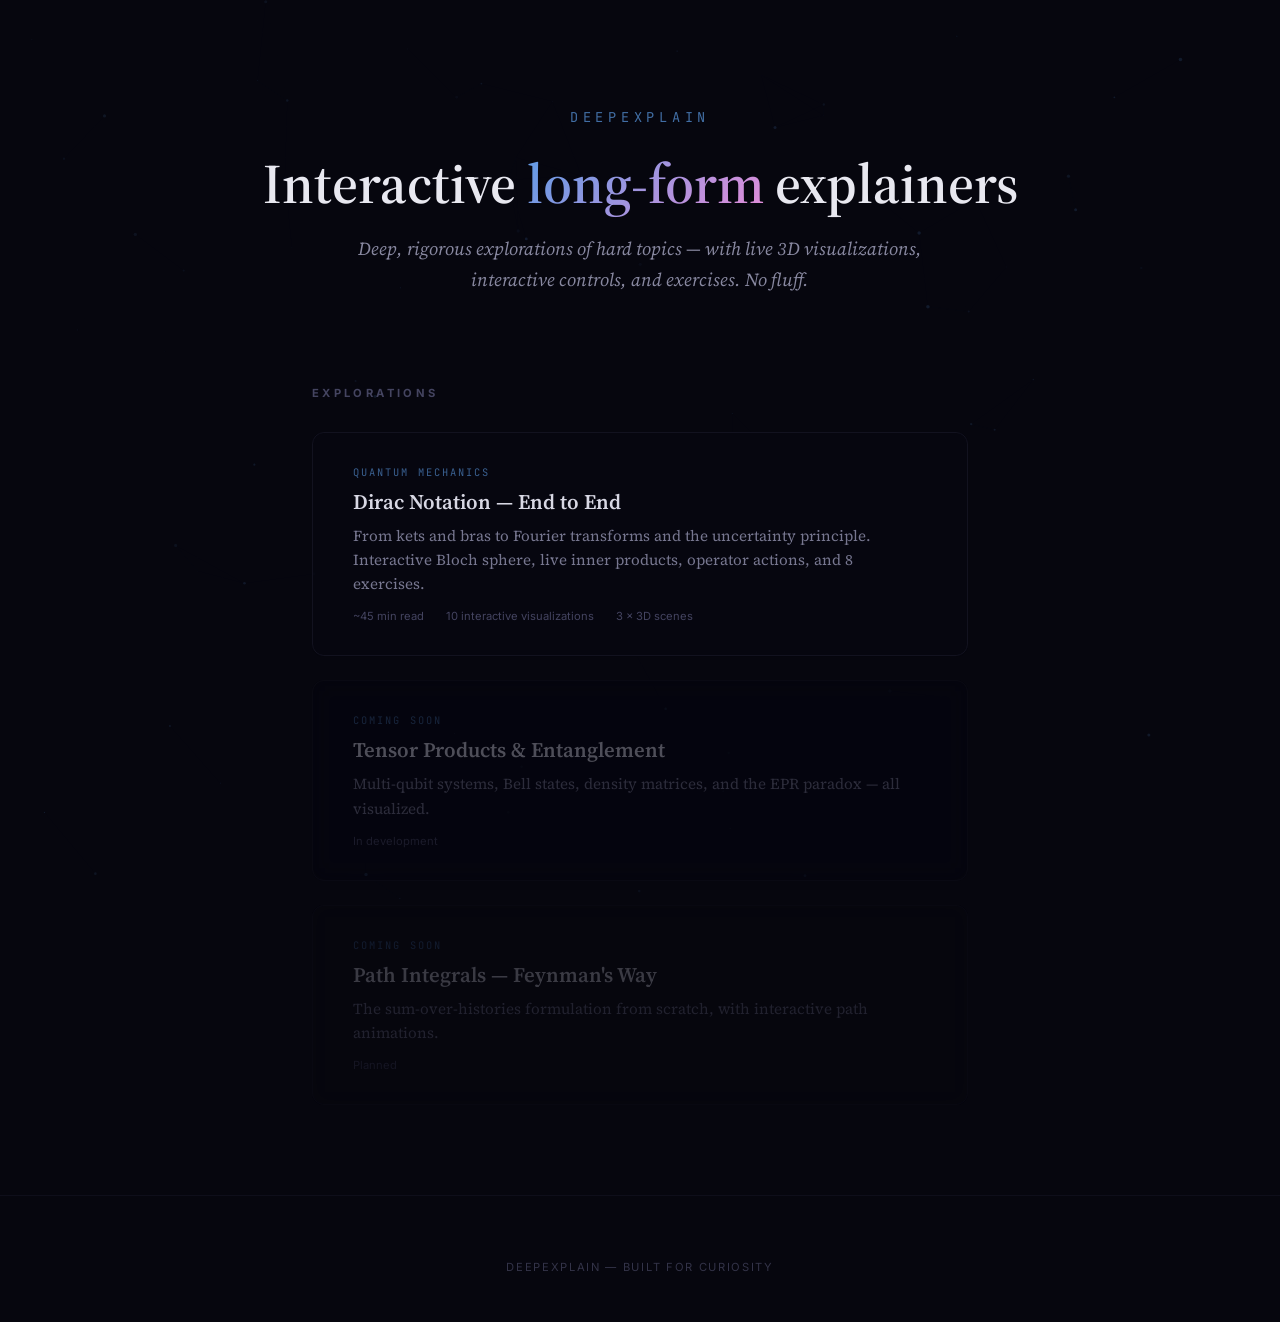
==== commit c7cccaba: "v5: premium typography (Source Serif 4 + Inter + JetBrains Mono), slower animations, 2 new 3D scenes" ====
--- a/index.html
+++ b/index.html
@@ -3,282 +3,254 @@
 <head>
   <meta charset="UTF-8">
   <meta name="viewport" content="width=device-width, initial-scale=1.0">
-  <title>DeepExplain — Interactive Deep Dives into Hard Topics</title>
-  <meta name="description" content="Novel-length interactive explainers with live 3D visualizations. Dive deep into quantum mechanics, linear algebra, and more.">
-  <meta property="og:title" content="DeepExplain — Interactive Deep Dives into Hard Topics">
-  <meta property="og:description" content="Novel-length interactive explainers with live 3D and 2D visualizations. No fluff, just deep understanding.">
+  <title>DeepExplain — Interactive long-form explainers</title>
+  <meta name="description" content="Deep, interactive explorations of hard topics. No fluff, no hand-waving — just rigorous explanations with live visualizations.">
+  <link rel="canonical" href="https://deepexplain.dev">
+  <meta property="og:title" content="DeepExplain — Interactive long-form explainers">
+  <meta property="og:description" content="Deep, interactive explorations of hard topics. Live visualizations, 3D scenes, and exercises.">
+  <meta property="og:url" content="https://deepexplain.dev">
   <meta property="og:type" content="website">
-  <link rel="icon" type="image/svg+xml" href="data:image/svg+xml,%3Csvg xmlns='http://www.w3.org/2000/svg' viewBox='0 0 32 32'%3E%3Crect width='32' height='32' rx='6' fill='%230a0a18'/%3E%3Ctext x='16' y='24' text-anchor='middle' font-family='serif' font-size='22' font-weight='bold' fill='%234fc3f7'%3E%E2%9F%A8%E2%9F%A9%3C/text%3E%3C/svg%3E">
-  <link rel="canonical" href="https://deepexplain.dev/">
-  <link rel="stylesheet" href="css/style.css">
+  <link rel="icon" href="data:image/svg+xml,<svg xmlns=%22http://www.w3.org/2000/svg%22 viewBox=%220 0 100 100%22><text y=%22.9em%22 font-size=%2290%22>🔬</text></svg>">
   <style>
-    /* Landing-specific styles */
-    #particle-canvas {
-      position: fixed;
-      top: 0; left: 0;
-      width: 100vw; height: 100vh;
-      z-index: 0;
-      pointer-events: none;
-    }
-    .home {
-      position: relative;
-      z-index: 1;
-      max-width: 700px;
-      margin: 0 auto;
-      padding: 0 1.5rem;
-      min-height: 100vh;
-      display: flex;
-      flex-direction: column;
-      justify-content: center;
-    }
-    .hero-mark {
-      text-align: center;
-      margin-bottom: 4rem;
-      padding-top: 3rem;
-    }
-    .logo-icon {
-      display: block;
-      margin: 0 auto 1.2rem;
-      width: 80px;
-      height: 80px;
-      border-radius: 18px;
-      background: linear-gradient(135deg, rgba(79,195,247,0.12) 0%, rgba(230,140,216,0.08) 100%);
-      border: 1px solid rgba(79,195,247,0.15);
-      display: flex;
-      align-items: center;
-      justify-content: center;
-      font-size: 42px;
-      font-family: serif;
-      color: #4fc3f7;
-      text-shadow: 0 0 20px rgba(79,195,247,0.4);
-      animation: logoPulse 3s ease-in-out infinite;
-    }
-    @keyframes logoPulse {
-      0%, 100% { box-shadow: 0 0 30px rgba(79,195,247,0.1); }
-      50% { box-shadow: 0 0 50px rgba(79,195,247,0.2); }
-    }
-    .logo-text {
-      font-size: 2.8rem;
-      font-weight: 700;
-      letter-spacing: -0.03em;
-      background: linear-gradient(135deg, #4fc3f7 0%, #e68cd8 100%);
-      -webkit-background-clip: text;
-      -webkit-text-fill-color: transparent;
-      background-clip: text;
-      margin-bottom: 0.5rem;
-    }
-    .tagline {
-      color: #556;
-      font-size: 1.05rem;
-      line-height: 1.6;
-      max-width: 500px;
-      margin: 0 auto;
-    }
-    .article-list {
-      display: flex;
-      flex-direction: column;
-      gap: 1rem;
-    }
-    .article-card {
-      display: block;
-      text-decoration: none;
-      background: #0e0e18;
-      border: 1px solid #1c1c30;
-      border-radius: 12px;
-      padding: 1.6rem 1.8rem;
-      transition: all 0.25s ease;
-    }
-    .article-card:hover {
-      border-color: #4fc3f7;
-      transform: translateY(-2px);
-      box-shadow: 0 8px 30px rgba(79,195,247,0.08);
-    }
-    .article-card.coming-soon {
-      opacity: 0.35;
-      pointer-events: none;
-    }
-    .card-meta {
-      font-size: 0.7rem;
-      text-transform: uppercase;
-      letter-spacing: 0.1em;
-      color: #4fc3f7;
-      margin-bottom: 0.4rem;
-    }
-    .card-title {
-      font-size: 1.25rem;
-      font-weight: 600;
-      color: #e0ddd6;
-      margin-bottom: 0.4rem;
-    }
-    .card-desc {
-      font-size: 0.9rem;
-      color: #778;
-      line-height: 1.5;
-    }
-    .home-footer {
-      text-align: center;
-      margin-top: 5rem;
-      padding-bottom: 3rem;
-      color: #334;
-      font-size: 0.85rem;
-    }
-    .home-footer a {
-      color: #445;
-      text-decoration: none;
-    }
-    .stats {
-      display: flex;
-      justify-content: center;
-      gap: 2.5rem;
-      margin-top: 2rem;
-      margin-bottom: 3rem;
-    }
-    .stat {
-      text-align: center;
-    }
-    .stat-num {
-      font-size: 1.8rem;
-      font-weight: 700;
-      color: #4fc3f7;
-      text-shadow: 0 0 20px rgba(79,195,247,0.3);
-    }
-    .stat-label {
-      font-size: 0.7rem;
-      text-transform: uppercase;
-      letter-spacing: 0.1em;
-      color: #445;
-      margin-top: 0.2rem;
+    @import url('https://fonts.googleapis.com/css2?family=Source+Serif+4:ital,opsz,wght@0,8..60,400;0,8..60,600;1,8..60,400&family=Inter:wght@400;500;600&family=JetBrains+Mono:wght@400;500&display=swap');
+
+    *,*::before,*::after{margin:0;padding:0;box-sizing:border-box}
+    html{font-size:16px}
+    body{
+      background:#06060e;
+      color:#c8c8d4;
+      font-family:'Source Serif 4','Georgia',serif;
+      min-height:100vh;
+      overflow-x:hidden;
+    }
+
+    /* Canvas background */
+    #bg-canvas{
+      position:fixed;top:0;left:0;width:100%;height:100%;
+      z-index:0;pointer-events:none;
+    }
+
+    .page{position:relative;z-index:1}
+
+    /* Header */
+    header{
+      text-align:center;
+      padding:12vh 2rem 6vh;
+    }
+    header .logo{
+      font-family:'JetBrains Mono',monospace;
+      font-size:.85rem;
+      letter-spacing:.35em;
+      text-transform:uppercase;
+      color:#5c9ce6;
+      margin-bottom:1.5rem;
+      opacity:.7;
+    }
+    header h1{
+      font-family:'Source Serif 4',serif;
+      font-size:clamp(2rem,5vw,3.5rem);
+      font-weight:600;
+      color:#e8e8f0;
+      line-height:1.2;
+      margin-bottom:1rem;
+    }
+    header h1 span{
+      background:linear-gradient(135deg,#5c9ce6,#e68cd8);
+      -webkit-background-clip:text;
+      -webkit-text-fill-color:transparent;
+      background-clip:text;
+    }
+    header p{
+      font-size:1.15rem;
+      line-height:1.7;
+      color:#8888a0;
+      max-width:600px;
+      margin:0 auto;
+      font-style:italic;
+    }
+
+    /* Articles grid */
+    .articles{
+      max-width:720px;
+      margin:4vh auto 10vh;
+      padding:0 2rem;
+    }
+    .articles h2{
+      font-family:'Inter',sans-serif;
+      font-size:.7rem;
+      letter-spacing:.3em;
+      text-transform:uppercase;
+      color:#444460;
+      margin-bottom:2rem;
+    }
+
+    .card{
+      display:block;
+      text-decoration:none;
+      padding:2rem 2.5rem;
+      border:1px solid #12121f;
+      border-radius:12px;
+      margin-bottom:1.5rem;
+      transition:border-color .4s,box-shadow .4s,transform .3s;
+      background:rgba(8,8,18,0.6);
+      backdrop-filter:blur(10px);
+    }
+    .card:hover{
+      border-color:#1a2040;
+      box-shadow:0 0 40px rgba(92,156,230,0.04);
+      transform:translateY(-2px);
+    }
+    .card-tag{
+      font-family:'JetBrains Mono',monospace;
+      font-size:.65rem;
+      letter-spacing:.2em;
+      text-transform:uppercase;
+      color:#5c9ce6;
+      opacity:.6;
+      margin-bottom:.5rem;
+    }
+    .card h3{
+      font-family:'Source Serif 4',serif;
+      font-size:1.3rem;
+      font-weight:600;
+      color:#d8d8e4;
+      margin-bottom:.5rem;
+    }
+    .card p{
+      font-size:.95rem;
+      line-height:1.6;
+      color:#777790;
+    }
+    .card-meta{
+      font-family:'Inter',sans-serif;
+      font-size:.7rem;
+      color:#444460;
+      margin-top:.8rem;
+    }
+    .card-meta span{margin-right:1.2rem}
+
+    /* Footer */
+    footer{
+      text-align:center;
+      padding:4rem 2rem 3rem;
+      border-top:1px solid #0e0e1a;
+    }
+    footer p{
+      font-family:'Inter',sans-serif;
+      font-size:.7rem;
+      color:#333348;
+      letter-spacing:.15em;
     }
   </style>
 </head>
 <body>
-
-<canvas id="particle-canvas"></canvas>
-
-<div class="home">
-  <div class="hero-mark">
-    <div class="logo-icon">⟨⟩</div>
-    <h1 class="logo-text">DeepExplain</h1>
-    <p class="tagline">Novel-length interactive explainers with live 3D visualizations.<br>No fluff. Just deep understanding.</p>
-    <div class="stats">
-      <div class="stat">
-        <div class="stat-num">8</div>
-        <div class="stat-label">Visualizations</div>
+  <canvas id="bg-canvas"></canvas>
+  <div class="page">
+    <header>
+      <div class="logo">DeepExplain</div>
+      <h1>Interactive <span>long-form</span> explainers</h1>
+      <p>Deep, rigorous explorations of hard topics — with live 3D visualizations, interactive controls, and exercises. No fluff.</p>
+    </header>
+
+    <section class="articles">
+      <h2>Explorations</h2>
+
+      <a href="/dirac-notation/" class="card">
+        <div class="card-tag">Quantum Mechanics</div>
+        <h3>Dirac Notation — End to End</h3>
+        <p>From kets and bras to Fourier transforms and the uncertainty principle. Interactive Bloch sphere, live inner products, operator actions, and 8 exercises.</p>
+        <div class="card-meta">
+          <span>~45 min read</span>
+          <span>10 interactive visualizations</span>
+          <span>3 × 3D scenes</span>
+        </div>
+      </a>
+
+      <div class="card" style="opacity:0.35;pointer-events:none;">
+        <div class="card-tag">Coming Soon</div>
+        <h3>Tensor Products & Entanglement</h3>
+        <p>Multi-qubit systems, Bell states, density matrices, and the EPR paradox — all visualized.</p>
+        <div class="card-meta"><span>In development</span></div>
       </div>
-      <div class="stat">
-        <div class="stat-num">3D</div>
-        <div class="stat-label">Bloch Sphere</div>
+
+      <div class="card" style="opacity:0.25;pointer-events:none;">
+        <div class="card-tag">Coming Soon</div>
+        <h3>Path Integrals — Feynman's Way</h3>
+        <p>The sum-over-histories formulation from scratch, with interactive path animations.</p>
+        <div class="card-meta"><span>Planned</span></div>
       </div>
-      <div class="stat">
-        <div class="stat-num">8</div>
-        <div class="stat-label">Exercises</div>
-      </div>
-    </div>
+    </section>
+
+    <footer>
+      <p>DEEPEXPLAIN — BUILT FOR CURIOSITY</p>
+    </footer>
   </div>
 
-  <div class="article-list">
-    <a href="dirac-notation/" class="article-card">
-      <div class="card-meta">Quantum Mechanics · Interactive</div>
-      <div class="card-title">Dirac Notation — The Complete Guide</div>
-      <div class="card-desc">Kets, bras, inner products, operators, projections, wavefunctions, Fourier transforms, and the uncertainty principle. With a live 3D Bloch sphere and 8 interactive D3 visualizations.</div>
-    </a>
-    <div class="article-card coming-soon">
-      <div class="card-meta">Linear Algebra · Coming Soon</div>
-      <div class="card-title">Eigenvalues & Eigenvectors — Geometrically</div>
-      <div class="card-desc">See what eigendecomposition actually does to space. Interactive matrix transformations, spectral decomposition, and why it all matters.</div>
-    </div>
-    <div class="article-card coming-soon">
-      <div class="card-meta">Information Theory · Coming Soon</div>
-      <div class="card-title">Entropy — From Shannon to Von Neumann</div>
-      <div class="card-desc">What information actually is, why bits are logarithms, and how quantum mechanics extends everything. Interactive coding demonstrations.</div>
-    </div>
-  </div>
-
-  <div class="home-footer">
-    <p>DeepExplain — <a href="https://github.com/crawde/deepexplain">open source</a></p>
-  </div>
-</div>
-
-<script>
-// Animated particle background
-(function() {
-  const canvas = document.getElementById('particle-canvas');
-  if (!canvas) return;
-  const ctx = canvas.getContext('2d');
-
-  let W, H;
-  function resize() {
-    W = canvas.width = window.innerWidth;
-    H = canvas.height = window.innerHeight;
-  }
-  resize();
-  window.addEventListener('resize', resize);
-
-  const particles = [];
-  const N = 120;
-
-  for (let i = 0; i < N; i++) {
-    particles.push({
-      x: Math.random() * W,
-      y: Math.random() * H,
-      vx: (Math.random() - 0.5) * 0.3,
-      vy: (Math.random() - 0.5) * 0.3,
-      r: Math.random() * 1.5 + 0.5,
-      phase: Math.random() * Math.PI * 2
-    });
-  }
-
-  function draw() {
-    ctx.clearRect(0, 0, W, H);
-    const t = Date.now() * 0.001;
-
-    // Update & draw particles
-    for (const p of particles) {
-      p.x += p.vx;
-      p.y += p.vy;
-      if (p.x < 0) p.x = W;
-      if (p.x > W) p.x = 0;
-      if (p.y < 0) p.y = H;
-      if (p.y > H) p.y = 0;
-
-      const alpha = 0.15 + 0.1 * Math.sin(t + p.phase);
-      ctx.beginPath();
-      ctx.arc(p.x, p.y, p.r, 0, Math.PI * 2);
-      ctx.fillStyle = `rgba(79, 195, 247, ${alpha})`;
-      ctx.fill();
-    }
-
-    // Draw connections
+  <script>
+    // Particle background
+    const c = document.getElementById('bg-canvas');
+    const ctx = c.getContext('2d');
+    let W, H, particles = [];
+    const N = 80;
+
+    function resize() {
+      W = c.width = window.innerWidth;
+      H = c.height = window.innerHeight;
+    }
+    resize();
+    window.addEventListener('resize', resize);
+
     for (let i = 0; i < N; i++) {
-      for (let j = i + 1; j < N; j++) {
-        const dx = particles[i].x - particles[j].x;
-        const dy = particles[i].y - particles[j].y;
-        const dist = Math.sqrt(dx * dx + dy * dy);
-        if (dist < 150) {
-          ctx.beginPath();
-          ctx.moveTo(particles[i].x, particles[i].y);
-          ctx.lineTo(particles[j].x, particles[j].y);
-          ctx.strokeStyle = `rgba(79, 195, 247, ${0.04 * (1 - dist / 150)})`;
-          ctx.lineWidth = 0.5;
-          ctx.stroke();
+      particles.push({
+        x: Math.random() * W,
+        y: Math.random() * H,
+        vx: (Math.random() - 0.5) * 0.15,
+        vy: (Math.random() - 0.5) * 0.15,
+        r: Math.random() * 1.5 + 0.3,
+        o: Math.random() * 0.12 + 0.02
+      });
+    }
+
+    function draw() {
+      ctx.clearRect(0, 0, W, H);
+      for (let i = 0; i < N; i++) {
+        const p = particles[i];
+        p.x += p.vx; p.y += p.vy;
+        if (p.x < 0) p.x = W;
+        if (p.x > W) p.x = 0;
+        if (p.y < 0) p.y = H;
+        if (p.y > H) p.y = 0;
+        ctx.beginPath();
+        ctx.arc(p.x, p.y, p.r, 0, Math.PI * 2);
+        ctx.fillStyle = `rgba(92,156,230,${p.o})`;
+        ctx.fill();
+        // Connect nearby
+        for (let j = i + 1; j < N; j++) {
+          const q = particles[j];
+          const dx = p.x - q.x, dy = p.y - q.y;
+          const dist = Math.sqrt(dx * dx + dy * dy);
+          if (dist < 150) {
+            ctx.beginPath();
+            ctx.moveTo(p.x, p.y);
+            ctx.lineTo(q.x, q.y);
+            ctx.strokeStyle = `rgba(92,156,230,${0.03 * (1 - dist / 150)})`;
+            ctx.lineWidth = 0.5;
+            ctx.stroke();
+          }
         }
       }
-    }
-
-    requestAnimationFrame(draw);
-  }
-  draw();
-})();
-</script>
-
-<!-- Google Analytics -->
-<script async src="https://www.googletagmanager.com/gtag/js?id=G-XXXXXXXXXX"></script>
-<script>
-  window.dataLayer = window.dataLayer || [];
-  function gtag(){dataLayer.push(arguments);}
-  gtag('js', new Date());
-  gtag('config', 'G-XXXXXXXXXX');
-</script>
-
+      requestAnimationFrame(draw);
+    }
+    draw();
+  </script>
+
+  <!-- Google Analytics -->
+  <script async src="https://www.googletagmanager.com/gtag/js?id=G-PLACEHOLDER"></script>
+  <script>
+    window.dataLayer = window.dataLayer || [];
+    function gtag(){dataLayer.push(arguments);}
+    gtag('js', new Date());
+    gtag('config', 'G-PLACEHOLDER');
+  </script>
 </body>
 </html>
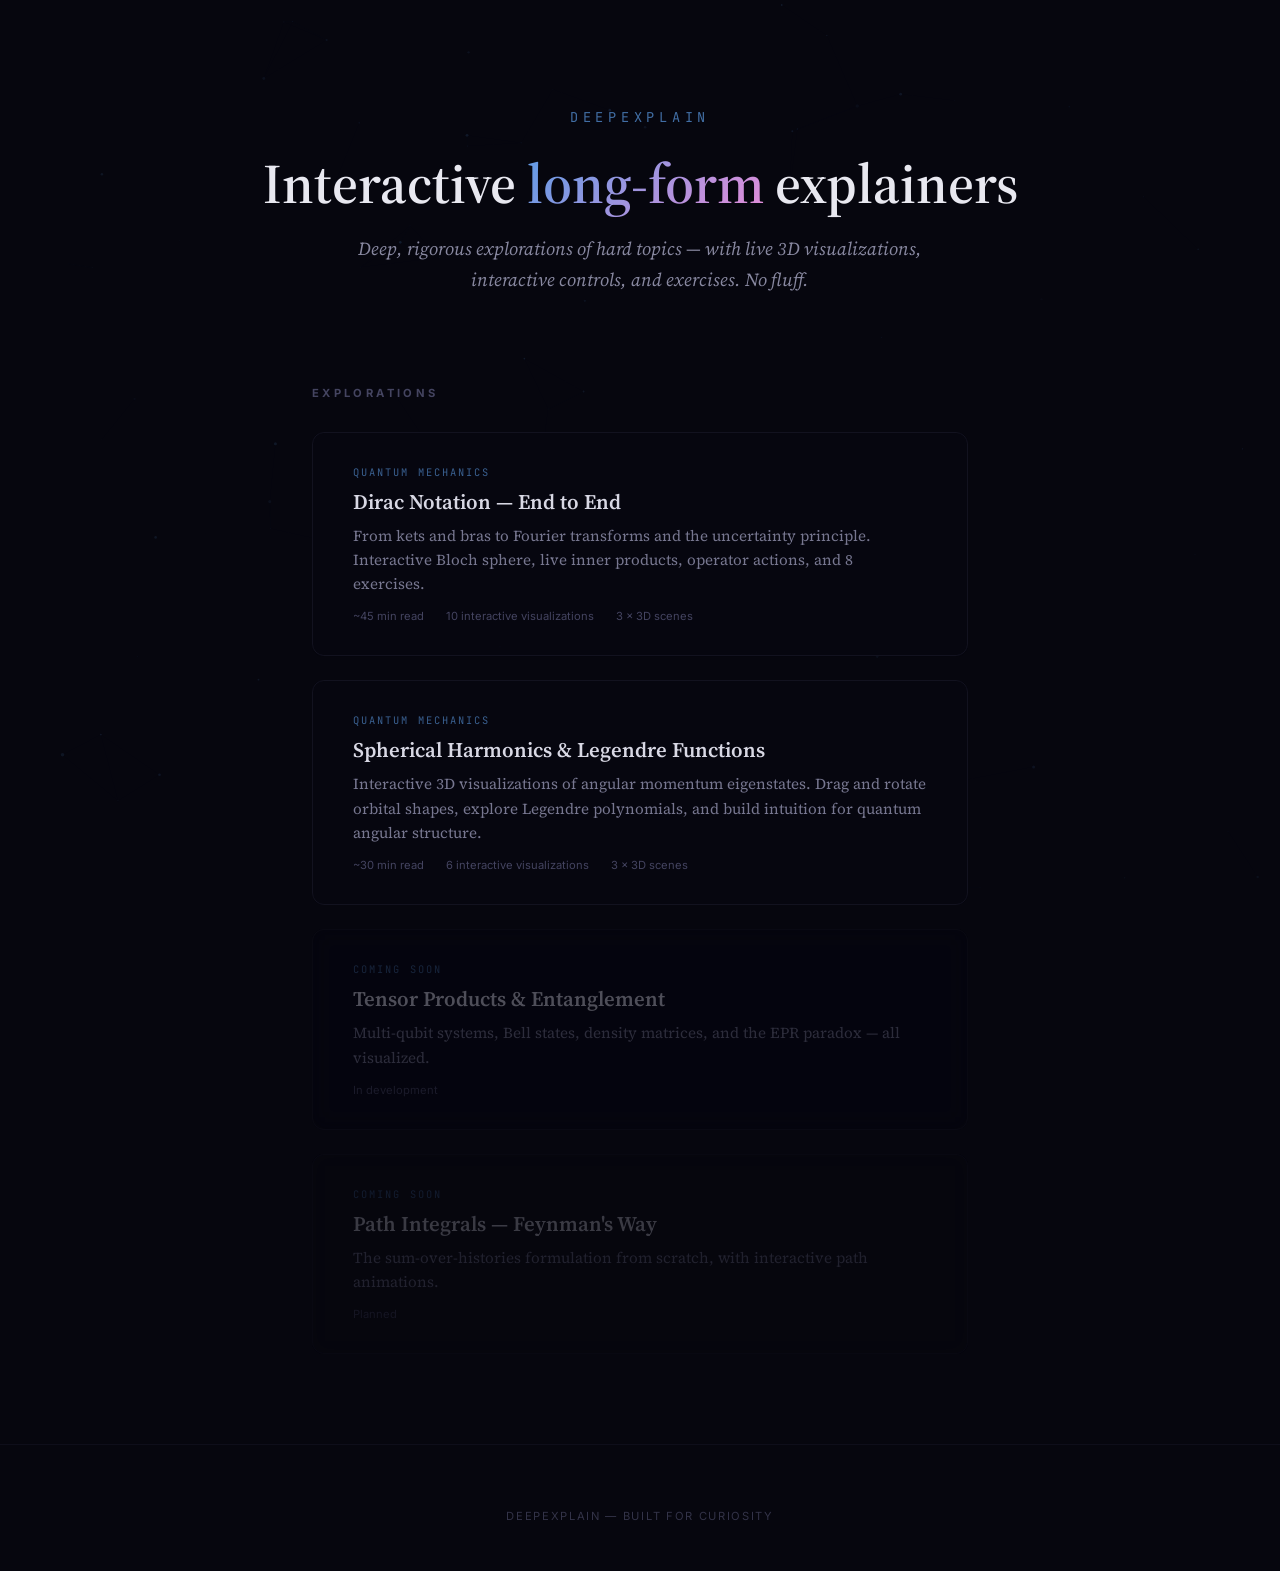
==== commit 144e20f6: "Add spherical harmonics & Legendre functions explainer with 3D visualizations" ====
--- a/index.html
+++ b/index.html
@@ -162,6 +162,17 @@
         <div class="card-meta">
           <span>~45 min read</span>
           <span>10 interactive visualizations</span>
+          <span>3 × 3D scenes</span>
+        </div>
+      </a>
+
+      <a href="/spherical-harmonics/" class="card">
+        <div class="card-tag">Quantum Mechanics</div>
+        <h3>Spherical Harmonics & Legendre Functions</h3>
+        <p>Interactive 3D visualizations of angular momentum eigenstates. Drag and rotate orbital shapes, explore Legendre polynomials, and build intuition for quantum angular structure.</p>
+        <div class="card-meta">
+          <span>~30 min read</span>
+          <span>6 interactive visualizations</span>
           <span>3 × 3D scenes</span>
         </div>
       </a>
@@ -245,12 +256,12 @@
   </script>
 
   <!-- Google Analytics -->
-  <script async src="https://www.googletagmanager.com/gtag/js?id=G-PLACEHOLDER"></script>
+  <script async src="https://www.googletagmanager.com/gtag/js?id=G-GY760J0K7L"></script>
   <script>
     window.dataLayer = window.dataLayer || [];
     function gtag(){dataLayer.push(arguments);}
     gtag('js', new Date());
-    gtag('config', 'G-PLACEHOLDER');
+    gtag('config', 'G-GY760J0K7L');
   </script>
 </body>
 </html>
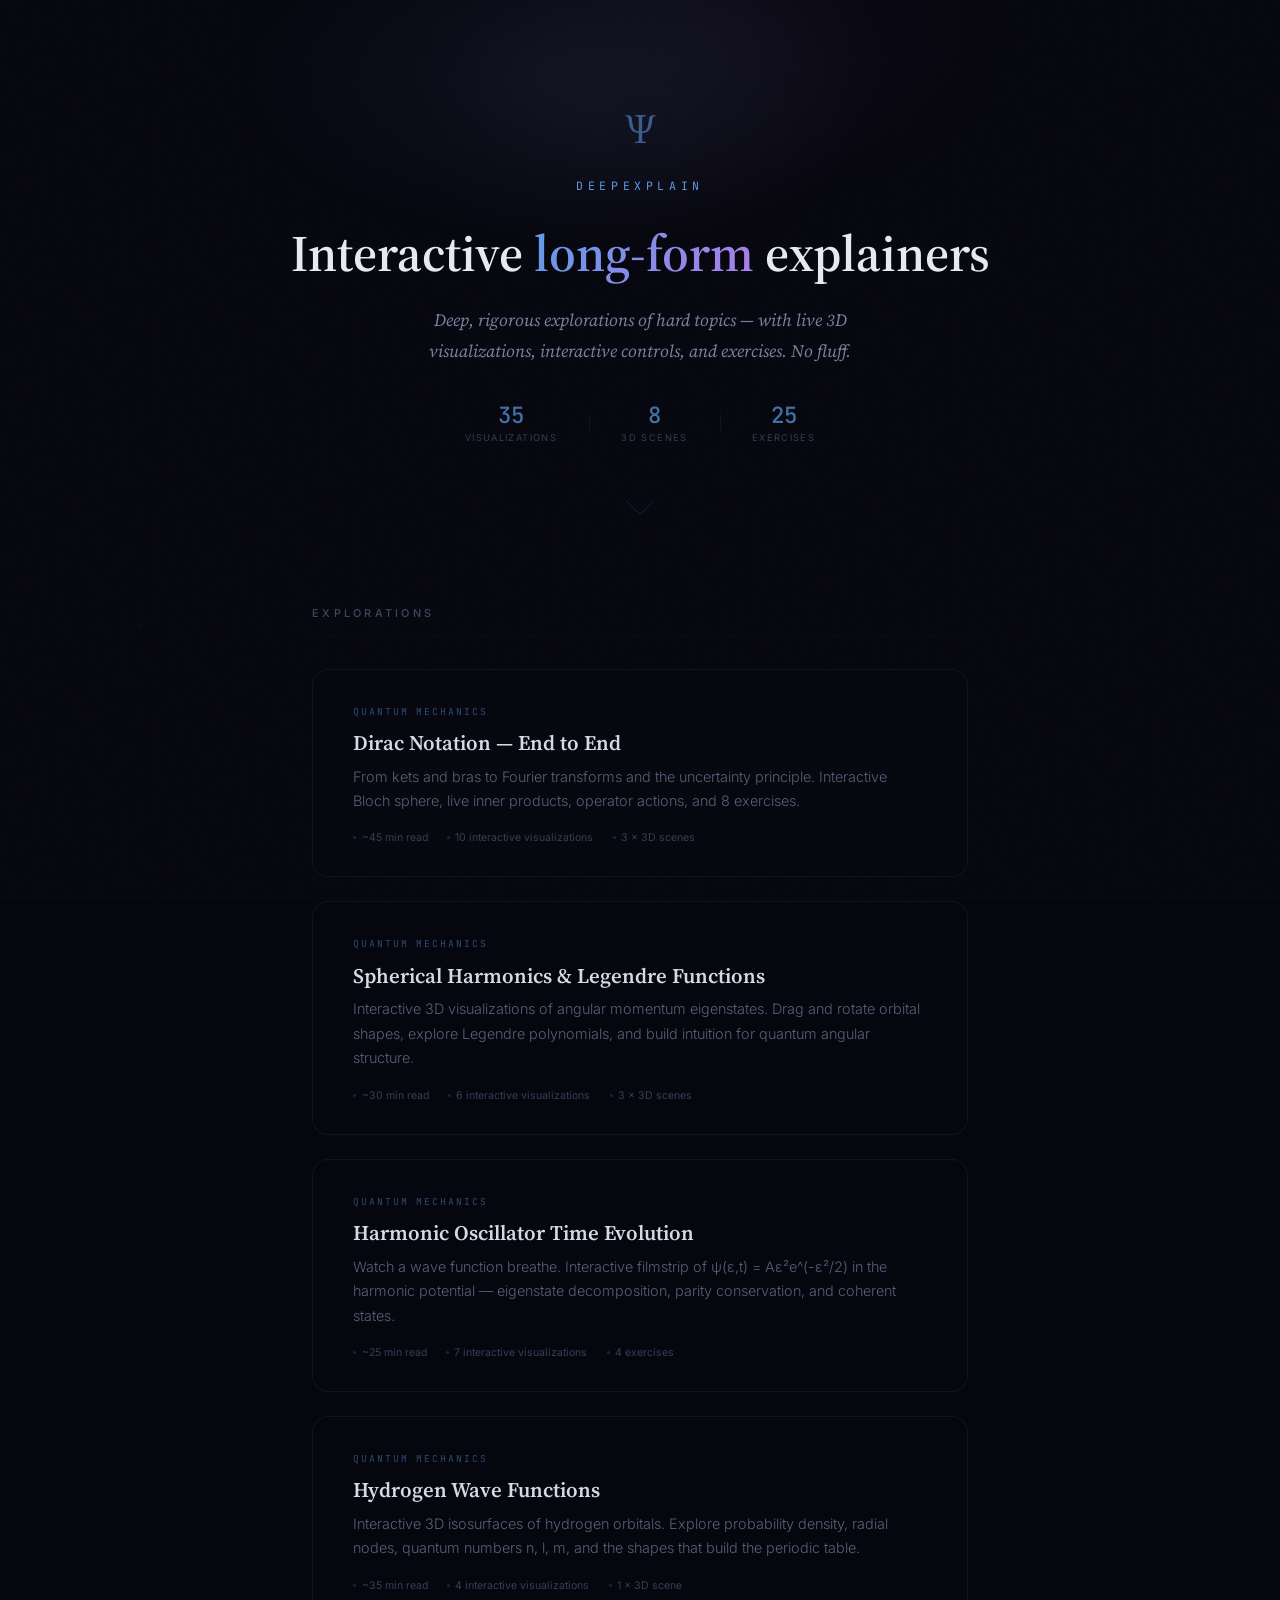
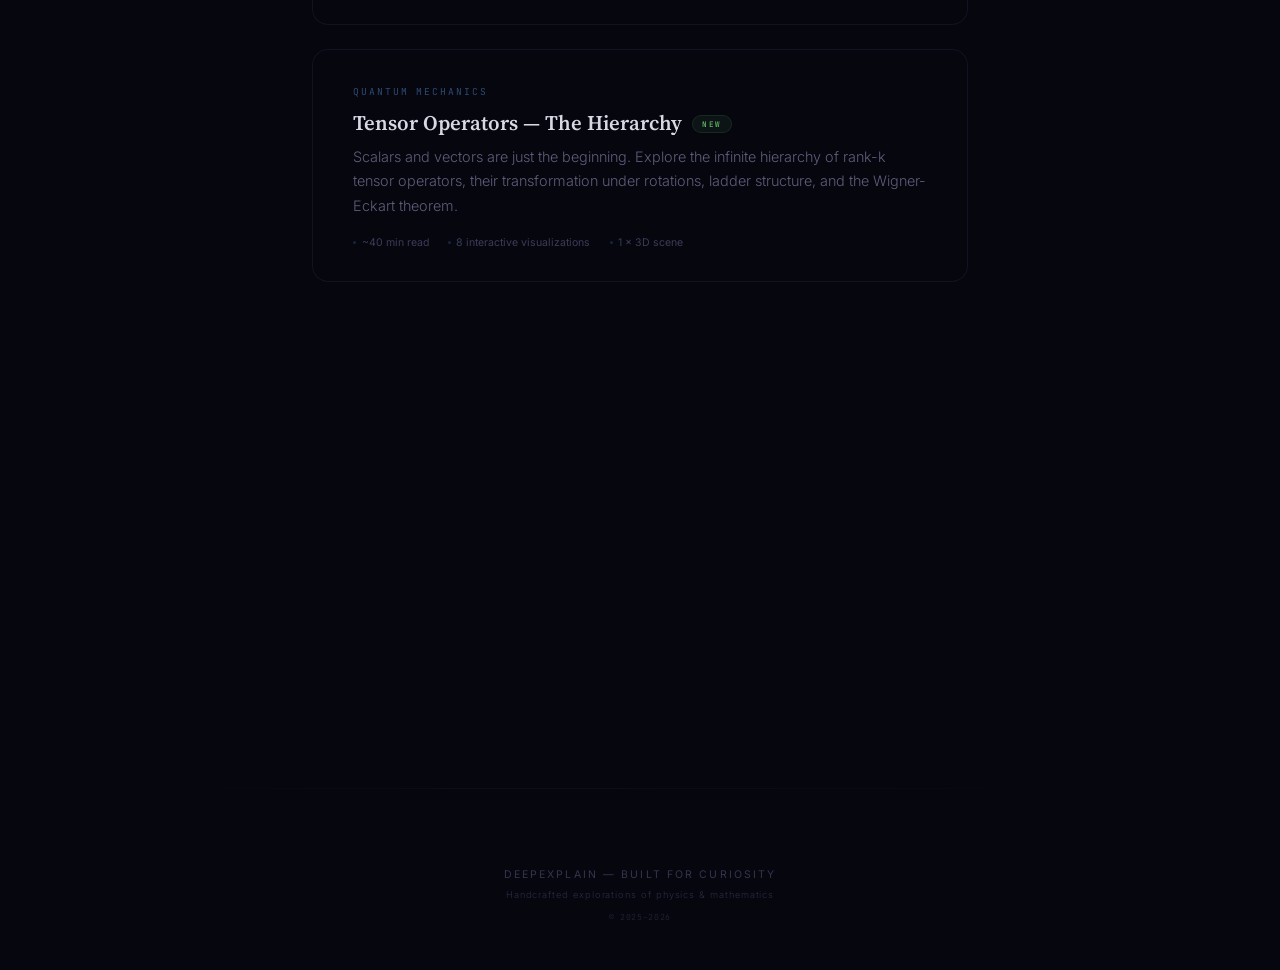
==== commit 934f1c97: "Add OG meta tags + images for all pages, include pending content" ====
--- a/index.html
+++ b/index.html
@@ -10,18 +10,43 @@
   <meta property="og:description" content="Deep, interactive explorations of hard topics. Live visualizations, 3D scenes, and exercises.">
   <meta property="og:url" content="https://deepexplain.dev">
   <meta property="og:type" content="website">
-  <link rel="icon" href="data:image/svg+xml,<svg xmlns=%22http://www.w3.org/2000/svg%22 viewBox=%220 0 100 100%22><text y=%22.9em%22 font-size=%2290%22>🔬</text></svg>">
+  <meta property="og:site_name" content="DeepExplain">
+  <meta property="og:image" content="https://deepexplain.dev/assets/og-homepage.png">
+  <meta property="og:image:width" content="1200">
+  <meta property="og:image:height" content="630">
+  <meta name="twitter:card" content="summary_large_image">
+  <meta name="twitter:title" content="DeepExplain — Interactive long-form explainers">
+  <meta name="twitter:description" content="Deep, interactive explorations of hard topics. Live visualizations, 3D scenes, and exercises.">
+  <meta name="twitter:image" content="https://deepexplain.dev/assets/og-homepage.png">
+  <meta name="author" content="DeepExplain">
+  <meta name="theme-color" content="#06060e">
+  <link rel="icon" href="data:image/svg+xml,<svg xmlns=%22http://www.w3.org/2000/svg%22 viewBox=%220 0 100 100%22><text y=%22.9em%22 font-size=%2270%22 font-family=%22monospace%22 fill=%22%235c9ce6%22>DE</text></svg>">
   <style>
-    @import url('https://fonts.googleapis.com/css2?family=Source+Serif+4:ital,opsz,wght@0,8..60,400;0,8..60,600;1,8..60,400&family=Inter:wght@400;500;600&family=JetBrains+Mono:wght@400;500&display=swap');
+    @import url('https://fonts.googleapis.com/css2?family=Source+Serif+4:ital,opsz,wght@0,8..60,400;0,8..60,600;1,8..60,400&family=Inter:wght@300;400;500;600&family=JetBrains+Mono:wght@400;500&display=swap');
 
     *,*::before,*::after{margin:0;padding:0;box-sizing:border-box}
-    html{font-size:16px}
+    html{font-size:16px;scroll-behavior:smooth}
     body{
       background:#06060e;
       color:#c8c8d4;
       font-family:'Source Serif 4','Georgia',serif;
       min-height:100vh;
       overflow-x:hidden;
+      -webkit-font-smoothing:antialiased;
+      -moz-osx-font-smoothing:grayscale;
+    }
+
+    ::selection{background:rgba(92,156,230,0.25);color:#e8eaf6}
+
+    /* ─── Noise texture overlay ─── */
+    body::before{
+      content:'';
+      position:fixed;top:0;left:0;width:100%;height:100%;
+      z-index:0;pointer-events:none;
+      opacity:.028;
+      background-image:url("data:image/svg+xml,%3Csvg viewBox='0 0 256 256' xmlns='http://www.w3.org/2000/svg'%3E%3Cfilter id='n'%3E%3CfeTurbulence type='fractalNoise' baseFrequency='.82' numOctaves='4' stitchTiles='stitch'/%3E%3C/filter%3E%3Crect width='100%25' height='100%25' filter='url(%23n)'/%3E%3C/svg%3E");
+      background-repeat:repeat;
+      background-size:200px 200px;
     }
 
     /* Canvas background */
@@ -30,46 +55,161 @@
       z-index:0;pointer-events:none;
     }
 
-    .page{position:relative;z-index:1}
-
-    /* Header */
+    /* ─── Page transition overlay ─── */
+    .page-transition{
+      position:fixed;top:0;left:0;width:100%;height:100%;
+      z-index:9999;pointer-events:none;
+      background:#06060e;
+      opacity:0;
+      transition:opacity .35s cubic-bezier(.22,1,.36,1);
+    }
+    .page-transition.active{opacity:1;pointer-events:all}
+
+    .page{
+      position:relative;z-index:1;
+      opacity:0;
+      animation:pageIn .9s .1s cubic-bezier(.22,1,.36,1) forwards;
+    }
+    @keyframes pageIn{
+      from{opacity:0;transform:translateY(16px)}
+      to{opacity:1;transform:translateY(0)}
+    }
+
+    /* ─── Gradient orb behind header ─── */
+    .hero-glow{
+      position:absolute;
+      top:-18vh;left:50%;
+      transform:translateX(-50%);
+      width:min(800px,95vw);
+      height:480px;
+      background:
+        radial-gradient(ellipse at 40% 50%,rgba(92,156,230,0.07) 0%,transparent 50%),
+        radial-gradient(ellipse at 60% 40%,rgba(180,100,220,0.04) 0%,transparent 45%),
+        radial-gradient(ellipse at 50% 60%,rgba(230,140,216,0.02) 0%,transparent 40%);
+      pointer-events:none;
+      animation:orbBreathe 14s infinite ease-in-out alternate;
+    }
+    @keyframes orbBreathe{
+      0%{opacity:.6;transform:translateX(-50%) scale(1)}
+      100%{opacity:1;transform:translateX(-50%) scale(1.1)}
+    }
+
+    /* ─── Header ─── */
     header{
+      position:relative;
       text-align:center;
       padding:12vh 2rem 6vh;
     }
+
+    /* Brand mark — Ψ glyph */
+    .brand-mark{
+      font-size:2.6rem;
+      line-height:1;
+      color:rgba(92,156,230,0.55);
+      text-shadow:0 0 40px rgba(92,156,230,0.12), 0 0 80px rgba(92,156,230,0.04);
+      margin-bottom:1.8rem;
+      font-family:'Source Serif 4',serif;
+      font-weight:400;
+      opacity:0;
+      animation:glyphIn .8s .1s cubic-bezier(.22,1,.36,1) forwards, glyphPulse 8s 1s infinite ease-in-out;
+      user-select:none;
+    }
+    @keyframes glyphIn{
+      from{opacity:0;transform:scale(0.85) translateY(8px)}
+      to{opacity:1;transform:scale(1) translateY(0)}
+    }
+    @keyframes glyphPulse{
+      0%,100%{text-shadow:0 0 40px rgba(92,156,230,0.08), 0 0 80px rgba(92,156,230,0.03);color:rgba(92,156,230,0.5)}
+      50%{text-shadow:0 0 50px rgba(92,156,230,0.18), 0 0 100px rgba(92,156,230,0.06);color:rgba(92,156,230,0.65)}
+    }
+
     header .logo{
       font-family:'JetBrains Mono',monospace;
-      font-size:.85rem;
-      letter-spacing:.35em;
+      font-size:.72rem;
+      letter-spacing:.4em;
       text-transform:uppercase;
       color:#5c9ce6;
-      margin-bottom:1.5rem;
-      opacity:.7;
+      margin-bottom:1.8rem;
+      opacity:0;
+      animation:fadeUp .7s .2s cubic-bezier(.22,1,.36,1) forwards;
     }
     header h1{
       font-family:'Source Serif 4',serif;
-      font-size:clamp(2rem,5vw,3.5rem);
+      font-size:clamp(2rem,5vw,3.2rem);
       font-weight:600;
       color:#e8e8f0;
-      line-height:1.2;
-      margin-bottom:1rem;
+      line-height:1.22;
+      margin-bottom:1.3rem;
+      opacity:0;
+      animation:fadeUp .7s .35s cubic-bezier(.22,1,.36,1) forwards;
     }
     header h1 span{
-      background:linear-gradient(135deg,#5c9ce6,#e68cd8);
+      background:linear-gradient(135deg,#5c9ce6 0%,#b07ce8 50%,#e68cd8 100%);
+      background-size:200% 200%;
       -webkit-background-clip:text;
       -webkit-text-fill-color:transparent;
       background-clip:text;
+      animation:gradientShift 8s infinite ease-in-out;
+    }
+    @keyframes gradientShift{
+      0%,100%{background-position:0% 50%}
+      50%{background-position:100% 50%}
     }
     header p{
-      font-size:1.15rem;
-      line-height:1.7;
-      color:#8888a0;
-      max-width:600px;
+      font-size:1.08rem;
+      line-height:1.75;
+      color:#7e7ea0;
+      max-width:520px;
       margin:0 auto;
       font-style:italic;
-    }
-
-    /* Articles grid */
+      opacity:0;
+      animation:fadeUp .7s .5s cubic-bezier(.22,1,.36,1) forwards;
+    }
+    @keyframes fadeUp{
+      from{opacity:0;transform:translateY(20px)}
+      to{opacity:1;transform:translateY(0)}
+    }
+
+    /* ─── Stats strip ─── */
+    .stats{
+      display:flex;
+      justify-content:center;
+      align-items:center;
+      gap:0;
+      margin-top:2.4rem;
+      opacity:0;
+      animation:fadeUp .6s .65s cubic-bezier(.22,1,.36,1) forwards;
+    }
+    .stat{
+      text-align:center;
+      padding:0 2rem;
+      position:relative;
+    }
+    .stat+.stat::before{
+      content:'';
+      position:absolute;left:0;top:50%;
+      transform:translateY(-50%);
+      width:1px;height:28px;
+      background:linear-gradient(180deg,transparent,rgba(92,156,230,0.12),transparent);
+    }
+    .stat-num{
+      font-family:'JetBrains Mono',monospace;
+      font-size:1.4rem;
+      font-weight:500;
+      color:rgba(92,156,230,0.7);
+      line-height:1;
+      margin-bottom:.3rem;
+    }
+    .stat-label{
+      font-family:'Inter',sans-serif;
+      font-size:.58rem;
+      letter-spacing:.15em;
+      text-transform:uppercase;
+      color:#3a3a54;
+      font-weight:400;
+    }
+
+    /* ─── Section label ─── */
     .articles{
       max-width:720px;
       margin:4vh auto 10vh;
@@ -77,132 +217,564 @@
     }
     .articles h2{
       font-family:'Inter',sans-serif;
-      font-size:.7rem;
+      font-size:.68rem;
+      font-weight:500;
       letter-spacing:.3em;
       text-transform:uppercase;
       color:#444460;
       margin-bottom:2rem;
-    }
-
+      padding-bottom:1rem;
+      border-bottom:1px solid rgba(92,156,230,0.04);
+      opacity:0;
+      animation:fadeUp .6s .75s cubic-bezier(.22,1,.36,1) forwards;
+    }
+
+    /* ─── Cards ─── */
+    .card-wrap{
+      perspective:800px;
+      margin-bottom:1.5rem;
+    }
     .card{
       display:block;
       text-decoration:none;
-      padding:2rem 2.5rem;
-      border:1px solid #12121f;
-      border-radius:12px;
-      margin-bottom:1.5rem;
-      transition:border-color .4s,box-shadow .4s,transform .3s;
-      background:rgba(8,8,18,0.6);
-      backdrop-filter:blur(10px);
-    }
+      padding:2.2rem 2.5rem 2rem;
+      border:1px solid rgba(20,20,36,0.9);
+      border-radius:16px;
+      background:rgba(8,8,18,0.55);
+      backdrop-filter:blur(16px);
+      position:relative;
+      overflow:hidden;
+      transition:border-color .5s,box-shadow .5s,transform .4s cubic-bezier(.22,1,.36,1);
+      /* scroll reveal */
+      opacity:0;
+      transform:translateY(28px);
+    }
+    .card.revealed{
+      opacity:1;
+      transform:translateY(0);
+      transition:opacity .65s cubic-bezier(.22,1,.36,1),transform .65s cubic-bezier(.22,1,.36,1),border-color .5s,box-shadow .5s;
+    }
+
+    /* accent stripe — left edge */
+    .card .card-accent{
+      position:absolute;top:0;left:0;bottom:0;
+      width:3px;
+      border-radius:16px 0 0 16px;
+      opacity:0;
+      transition:opacity .5s;
+    }
+    .card:hover .card-accent{opacity:1}
+    .card--qm .card-accent{background:linear-gradient(180deg,#5c9ce6,#b07ce8)}
+    .card--math .card-accent{background:linear-gradient(180deg,#66bb6a,#4fc3f7)}
+
+    /* luminous top edge on hover */
+    .card::before{
+      content:'';
+      position:absolute;top:0;left:0;right:0;
+      height:1px;
+      background:linear-gradient(90deg,transparent 0%,rgba(92,156,230,0.25) 20%,rgba(180,120,232,0.2) 50%,rgba(230,140,216,0.15) 80%,transparent 100%);
+      opacity:0;
+      transition:opacity .5s;
+    }
+    .card:hover::before{opacity:1}
+
+    /* cursor-aware radial glow */
+    .card::after{
+      content:'';
+      position:absolute;top:0;left:0;right:0;bottom:0;
+      background:radial-gradient(circle at var(--mx,50%) var(--my,50%),rgba(92,156,230,0.04) 0%,transparent 55%);
+      opacity:0;
+      transition:opacity .4s;
+      pointer-events:none;
+    }
+    .card:hover::after{opacity:1}
+
     .card:hover{
-      border-color:#1a2040;
-      box-shadow:0 0 40px rgba(92,156,230,0.04);
-      transform:translateY(-2px);
-    }
+      border-color:rgba(92,156,230,0.12);
+      box-shadow:0 12px 60px -16px rgba(92,156,230,0.1),0 0 0 1px rgba(92,156,230,0.04);
+      transform:translateY(-4px);
+    }
+
     .card-tag{
       font-family:'JetBrains Mono',monospace;
-      font-size:.65rem;
+      font-size:.6rem;
       letter-spacing:.2em;
       text-transform:uppercase;
       color:#5c9ce6;
-      opacity:.6;
-      margin-bottom:.5rem;
-    }
+      opacity:.45;
+      margin-bottom:.7rem;
+      transition:opacity .4s;
+    }
+    .card:hover .card-tag{opacity:.75}
+    .card--qm:hover .card-tag{color:#7eb4ee}
+    .card--math:hover .card-tag{color:#7ecf80}
     .card h3{
       font-family:'Source Serif 4',serif;
       font-size:1.3rem;
       font-weight:600;
       color:#d8d8e4;
-      margin-bottom:.5rem;
-    }
-    .card p{
-      font-size:.95rem;
-      line-height:1.6;
-      color:#777790;
+      margin-bottom:.55rem;
+      transition:color .4s;
+      line-height:1.3;
+    }
+    .card:hover h3{color:#eaeaf4}
+    .card .card-desc{
+      font-size:.9rem;
+      line-height:1.7;
+      color:#5e5e7c;
+      font-family:'Inter',sans-serif;
+      font-weight:300;
     }
     .card-meta{
       font-family:'Inter',sans-serif;
-      font-size:.7rem;
-      color:#444460;
-      margin-top:.8rem;
-    }
-    .card-meta span{margin-right:1.2rem}
-
-    /* Footer */
+      font-size:.66rem;
+      color:#3c3c58;
+      margin-top:1.1rem;
+      display:flex;
+      flex-wrap:wrap;
+      gap:.4rem 1.2rem;
+    }
+    .card-meta span{
+      display:inline-flex;
+      align-items:center;
+      gap:.35rem;
+      transition:color .4s;
+    }
+    .card:hover .card-meta span{color:#4e5e78}
+    .card-meta .meta-dot{
+      width:3px;height:3px;
+      border-radius:50%;
+      background:rgba(92,156,230,0.2);
+      display:inline-block;
+    }
+
+    /* ─── Coming soon cards ─── */
+    .card--upcoming{
+      opacity:0;
+      pointer-events:none;
+      cursor:default;
+      border-style:dashed;
+      border-color:rgba(30,30,50,0.6);
+    }
+    .card--upcoming.revealed{
+      opacity:1;
+    }
+    .card--upcoming .card-inner{
+      opacity:.32;
+      transition:opacity .4s;
+    }
+    .card--upcoming:nth-last-child(1) .card-inner{opacity:.22}
+    .card--upcoming .card-tag{
+      color:#5e5e7c;
+    }
+
+    /* ─── "NEW" badge on latest article ─── */
+    .card-badge{
+      display:inline-block;
+      font-family:'JetBrains Mono',monospace;
+      font-size:.48rem;
+      font-weight:500;
+      letter-spacing:.18em;
+      text-transform:uppercase;
+      color:#66bb6a;
+      background:rgba(102,187,106,0.08);
+      border:1px solid rgba(102,187,106,0.12);
+      padding:.18rem .6rem;
+      border-radius:100px;
+      margin-left:.6rem;
+      vertical-align:middle;
+      position:relative;
+      top:-1px;
+      animation:badgePulse 4s infinite ease-in-out;
+    }
+    @keyframes badgePulse{
+      0%,100%{box-shadow:0 0 0 0 rgba(102,187,106,0)}
+      50%{box-shadow:0 0 12px 0 rgba(102,187,106,0.06)}
+    }
+
+    /* ─── Arrow indicator on live cards ─── */
+    .card-arrow{
+      position:absolute;
+      right:2rem;top:50%;
+      transform:translateY(-50%) translateX(-6px);
+      opacity:0;
+      transition:opacity .4s,transform .4s cubic-bezier(.22,1,.36,1);
+      color:rgba(92,156,230,0.25);
+      font-size:1.1rem;
+      font-family:'Inter',sans-serif;
+    }
+    .card:hover .card-arrow{
+      opacity:1;
+      transform:translateY(-50%) translateX(0);
+    }
+
+    /* ─── Scroll indicator ─── */
+    .scroll-hint{
+      text-align:center;
+      margin-top:3rem;
+      opacity:0;
+      animation:fadeUp .6s .9s cubic-bezier(.22,1,.36,1) forwards;
+    }
+    .scroll-hint-arrow{
+      display:inline-block;
+      width:20px;height:20px;
+      border-right:1.5px solid rgba(92,156,230,0.15);
+      border-bottom:1.5px solid rgba(92,156,230,0.15);
+      transform:rotate(45deg);
+      animation:scrollBounce 2.4s infinite cubic-bezier(.22,1,.36,1);
+    }
+    @keyframes scrollBounce{
+      0%,100%{transform:rotate(45deg) translateY(0);opacity:.3}
+      50%{transform:rotate(45deg) translateY(6px);opacity:.6}
+    }
+
+    /* ─── Footer ─── */
     footer{
       text-align:center;
-      padding:4rem 2rem 3rem;
-      border-top:1px solid #0e0e1a;
+      padding:5rem 2rem 3rem;
+      position:relative;
+    }
+    footer::before{
+      content:'';
+      position:absolute;top:0;left:12%;right:12%;
+      height:1px;
+      background:linear-gradient(90deg,transparent,rgba(92,156,230,0.06),rgba(180,120,232,0.04),transparent);
     }
     footer p{
       font-family:'Inter',sans-serif;
-      font-size:.7rem;
-      color:#333348;
-      letter-spacing:.15em;
+      font-size:.66rem;
+      color:#34344e;
+      letter-spacing:.2em;
+      font-weight:400;
+    }
+    footer .footer-sub{
+      font-size:.58rem;
+      color:#2a2a44;
+      margin-top:.5rem;
+      letter-spacing:.1em;
+      font-weight:300;
+    }
+    footer .footer-year{
+      font-size:.52rem;
+      color:#222238;
+      margin-top:.7rem;
+      letter-spacing:.08em;
+      font-weight:300;
+      font-family:'JetBrains Mono',monospace;
+    }
+
+    /* ─── Focus-visible accessibility ─── */
+    .card:focus-visible{
+      outline:2px solid rgba(92,156,230,0.4);
+      outline-offset:2px;
+    }
+
+    /* ─── Mobile touch states ─── */
+    @media(hover:none){
+      .card:active{
+        border-color:rgba(92,156,230,0.12);
+        transform:scale(0.985);
+        transition:transform .15s;
+      }
+      .card:active .card-tag{opacity:.75}
+      .card:active h3{color:#eaeaf4}
+    }
+
+    /* ─── Responsive ─── */
+    @media(max-width:768px){
+      header{padding:10vh 1.5rem 5vh}
+      .brand-mark{font-size:2.2rem}
+      .stat{padding:0 1.5rem}
+      .stat-num{font-size:1.2rem}
+      .articles{padding:0 1.5rem}
+      .card{padding:1.8rem 2rem}
+      .card-arrow{display:none}
+    }
+    @media(max-width:600px){
+      .stat{padding:0 1.2rem}
+      .stat-num{font-size:1.1rem}
+      .stat-label{font-size:.54rem}
+      .card{padding:1.6rem 1.5rem}
+      .card h3{font-size:1.2rem}
+      .card .card-desc{font-size:.88rem}
+      header h1{font-size:clamp(1.7rem,6vw,2.6rem)}
+      .card-badge{font-size:.44rem;padding:.15rem .5rem}
+    }
+    @media(max-width:480px){
+      header{padding:8vh 1.2rem 4vh}
+      .brand-mark{font-size:1.8rem;margin-bottom:1.4rem}
+      header h1{font-size:clamp(1.6rem,7vw,2.4rem)}
+      header p{font-size:.98rem}
+      .stat{padding:0 1rem}
+      .stat-num{font-size:1rem}
+      .stat-label{font-size:.52rem}
+      .articles{padding:0 1rem;margin-top:2vh}
+      .card{padding:1.5rem 1.3rem;border-radius:12px}
+      .card h3{font-size:1.15rem}
+      .card .card-desc{font-size:.85rem}
+      .card-meta{font-size:.6rem;gap:.3rem .8rem}
+      footer{padding:3rem 1.2rem 2rem}
+      .scroll-hint{margin-top:2rem}
+    }
+    @media(max-width:380px){
+      .stats{flex-direction:column;gap:.8rem}
+      .stat+.stat::before{display:none}
+      header h1{font-size:clamp(1.4rem,7vw,2rem)}
+    }
+
+    /* ─── Reduced motion ─── */
+    @media(prefers-reduced-motion:reduce){
+      *,*::before,*::after{
+        animation-duration:0.01ms !important;
+        animation-iteration-count:1 !important;
+        transition-duration:0.01ms !important;
+      }
     }
   </style>
 </head>
 <body>
+  <div class="page-transition" id="page-transition"></div>
   <canvas id="bg-canvas"></canvas>
   <div class="page">
     <header>
+      <div class="hero-glow"></div>
+      <div class="brand-mark" aria-hidden="true">Ψ</div>
       <div class="logo">DeepExplain</div>
       <h1>Interactive <span>long-form</span> explainers</h1>
       <p>Deep, rigorous explorations of hard topics — with live 3D visualizations, interactive controls, and exercises. No fluff.</p>
+      <div class="stats">
+        <div class="stat">
+          <div class="stat-num" data-target="35">0</div>
+          <div class="stat-label">Visualizations</div>
+        </div>
+        <div class="stat">
+          <div class="stat-num" data-target="8">0</div>
+          <div class="stat-label">3D Scenes</div>
+        </div>
+        <div class="stat">
+          <div class="stat-num" data-target="25">0</div>
+          <div class="stat-label">Exercises</div>
+        </div>
+      </div>
+      <div class="scroll-hint"><div class="scroll-hint-arrow"></div></div>
     </header>
 
     <section class="articles">
       <h2>Explorations</h2>
 
-      <a href="/dirac-notation/" class="card">
-        <div class="card-tag">Quantum Mechanics</div>
-        <h3>Dirac Notation — End to End</h3>
-        <p>From kets and bras to Fourier transforms and the uncertainty principle. Interactive Bloch sphere, live inner products, operator actions, and 8 exercises.</p>
-        <div class="card-meta">
-          <span>~45 min read</span>
-          <span>10 interactive visualizations</span>
-          <span>3 × 3D scenes</span>
+      <div class="card-wrap">
+        <a href="/dirac-notation/" class="card card--qm">
+          <div class="card-accent"></div>
+          <div class="card-tag">Quantum Mechanics</div>
+          <h3>Dirac Notation — End to End</h3>
+          <p class="card-desc">From kets and bras to Fourier transforms and the uncertainty principle. Interactive Bloch sphere, live inner products, operator actions, and 8 exercises.</p>
+          <div class="card-meta">
+            <span><span class="meta-dot"></span> ~45 min read</span>
+            <span><span class="meta-dot"></span> 10 interactive visualizations</span>
+            <span><span class="meta-dot"></span> 3 × 3D scenes</span>
+          </div>
+          <span class="card-arrow">→</span>
+        </a>
+      </div>
+
+      <div class="card-wrap">
+        <a href="/spherical-harmonics/" class="card card--qm">
+          <div class="card-accent"></div>
+          <div class="card-tag">Quantum Mechanics</div>
+          <h3>Spherical Harmonics &amp; Legendre Functions</h3>
+          <p class="card-desc">Interactive 3D visualizations of angular momentum eigenstates. Drag and rotate orbital shapes, explore Legendre polynomials, and build intuition for quantum angular structure.</p>
+          <div class="card-meta">
+            <span><span class="meta-dot"></span> ~30 min read</span>
+            <span><span class="meta-dot"></span> 6 interactive visualizations</span>
+            <span><span class="meta-dot"></span> 3 × 3D scenes</span>
+          </div>
+          <span class="card-arrow">→</span>
+        </a>
+      </div>
+
+      <div class="card-wrap">
+        <a href="/harmonic-oscillator/" class="card card--qm">
+          <div class="card-accent"></div>
+          <div class="card-tag">Quantum Mechanics</div>
+          <h3>Harmonic Oscillator Time Evolution</h3>
+          <p class="card-desc">Watch a wave function breathe. Interactive filmstrip of ψ(ε,t) = Aε²e^(-ε²/2) in the harmonic potential — eigenstate decomposition, parity conservation, and coherent states.</p>
+          <div class="card-meta">
+            <span><span class="meta-dot"></span> ~25 min read</span>
+            <span><span class="meta-dot"></span> 7 interactive visualizations</span>
+            <span><span class="meta-dot"></span> 4 exercises</span>
+          </div>
+          <span class="card-arrow">→</span>
+        </a>
+      </div>
+
+      <div class="card-wrap">
+        <a href="/hydrogen-wavefunctions/" class="card card--qm">
+          <div class="card-accent"></div>
+          <div class="card-tag">Quantum Mechanics</div>
+          <h3>Hydrogen Wave Functions</h3>
+          <p class="card-desc">Interactive 3D isosurfaces of hydrogen orbitals. Explore probability density, radial nodes, quantum numbers n, l, m, and the shapes that build the periodic table.</p>
+          <div class="card-meta">
+            <span><span class="meta-dot"></span> ~35 min read</span>
+            <span><span class="meta-dot"></span> 4 interactive visualizations</span>
+            <span><span class="meta-dot"></span> 1 × 3D scene</span>
+          </div>
+          <span class="card-arrow">→</span>
+        </a>
+      </div>
+
+      <div class="card-wrap">
+        <a href="/tensor-operators/" class="card card--qm">
+          <div class="card-accent"></div>
+          <div class="card-tag">Quantum Mechanics</div>
+          <h3>Tensor Operators — The Hierarchy<span class="card-badge">New</span></h3>
+          <p class="card-desc">Scalars and vectors are just the beginning. Explore the infinite hierarchy of rank-k tensor operators, their transformation under rotations, ladder structure, and the Wigner-Eckart theorem.</p>
+          <div class="card-meta">
+            <span><span class="meta-dot"></span> ~40 min read</span>
+            <span><span class="meta-dot"></span> 8 interactive visualizations</span>
+            <span><span class="meta-dot"></span> 1 × 3D scene</span>
+          </div>
+          <span class="card-arrow">→</span>
+        </a>
+      </div>
+
+      <div class="card-wrap">
+        <div class="card card--upcoming">
+          <div class="card-inner">
+            <div class="card-tag">Coming Soon</div>
+            <h3>Tensor Products &amp; Entanglement</h3>
+            <p class="card-desc">Multi-qubit systems, Bell states, density matrices, and the EPR paradox — all visualized.</p>
+            <div class="card-meta"><span>In development</span></div>
+          </div>
         </div>
-      </a>
-
-      <a href="/spherical-harmonics/" class="card">
-        <div class="card-tag">Quantum Mechanics</div>
-        <h3>Spherical Harmonics & Legendre Functions</h3>
-        <p>Interactive 3D visualizations of angular momentum eigenstates. Drag and rotate orbital shapes, explore Legendre polynomials, and build intuition for quantum angular structure.</p>
-        <div class="card-meta">
-          <span>~30 min read</span>
-          <span>6 interactive visualizations</span>
-          <span>3 × 3D scenes</span>
+      </div>
+
+      <div class="card-wrap">
+        <div class="card card--upcoming">
+          <div class="card-inner">
+            <div class="card-tag">Coming Soon</div>
+            <h3>Path Integrals — Feynman's Way</h3>
+            <p class="card-desc">The sum-over-histories formulation from scratch, with interactive path animations.</p>
+            <div class="card-meta"><span>Planned</span></div>
+          </div>
         </div>
-      </a>
-
-      <div class="card" style="opacity:0.35;pointer-events:none;">
-        <div class="card-tag">Coming Soon</div>
-        <h3>Tensor Products & Entanglement</h3>
-        <p>Multi-qubit systems, Bell states, density matrices, and the EPR paradox — all visualized.</p>
-        <div class="card-meta"><span>In development</span></div>
-      </div>
-
-      <div class="card" style="opacity:0.25;pointer-events:none;">
-        <div class="card-tag">Coming Soon</div>
-        <h3>Path Integrals — Feynman's Way</h3>
-        <p>The sum-over-histories formulation from scratch, with interactive path animations.</p>
-        <div class="card-meta"><span>Planned</span></div>
       </div>
     </section>
 
     <footer>
       <p>DEEPEXPLAIN — BUILT FOR CURIOSITY</p>
+      <p class="footer-sub">Handcrafted explorations of physics &amp; mathematics</p>
+      <p class="footer-year">© 2025–2026</p>
     </footer>
   </div>
 
   <script>
-    // Particle background
+    // ─── Page transition on link clicks ───
+    document.querySelectorAll('.card:not(.card--upcoming)').forEach(card => {
+      card.addEventListener('click', function(e) {
+        e.preventDefault();
+        const href = this.getAttribute('href');
+        document.getElementById('page-transition').classList.add('active');
+        setTimeout(() => { window.location.href = href; }, 350);
+      });
+    });
+
+    // ─── Scroll reveal for cards ───
+    const revealObserver = new IntersectionObserver((entries) => {
+      entries.forEach((entry) => {
+        if (entry.isIntersecting) {
+          const cardEl = entry.target.querySelector('.card') || entry.target;
+          const allWraps = Array.from(document.querySelectorAll('.card-wrap'));
+          const idx = allWraps.indexOf(entry.target);
+          setTimeout(() => cardEl.classList.add('revealed'), idx * 130);
+          revealObserver.unobserve(entry.target);
+        }
+      });
+    }, { threshold: 0.08, rootMargin: '0px 0px -30px 0px' });
+
+    document.querySelectorAll('.card-wrap').forEach(wrap => revealObserver.observe(wrap));
+
+    // ─── Count-up animation on stat numbers ───
+    const statNums = document.querySelectorAll('.stat-num[data-target]');
+    let statsCounted = false;
+    const statsObserver = new IntersectionObserver((entries) => {
+      entries.forEach((entry) => {
+        if (entry.isIntersecting && !statsCounted) {
+          statsCounted = true;
+          statNums.forEach(el => {
+            const target = parseInt(el.dataset.target);
+            const duration = 1200;
+            const start = performance.now();
+            function tick(now) {
+              const elapsed = now - start;
+              const progress = Math.min(elapsed / duration, 1);
+              // ease-out cubic
+              const eased = 1 - Math.pow(1 - progress, 3);
+              el.textContent = Math.round(eased * target);
+              if (progress < 1) requestAnimationFrame(tick);
+            }
+            requestAnimationFrame(tick);
+          });
+          statsObserver.disconnect();
+        }
+      });
+    }, { threshold: 0.5 });
+    const statsEl = document.querySelector('.stats');
+    if (statsEl) statsObserver.observe(statsEl);
+
+    // ─── Fade scroll hint on scroll ───
+    const scrollHint = document.querySelector('.scroll-hint');
+    if (scrollHint) {
+      window.addEventListener('scroll', () => {
+        if (window.scrollY > 80) {
+          scrollHint.style.opacity = '0';
+          scrollHint.style.transition = 'opacity .5s';
+        }
+      }, { passive: true });
+    }
+
+    // ─── Cursor-aware card glow + subtle 3D tilt ───
+    document.querySelectorAll('.card:not(.card--upcoming)').forEach(card => {
+      card.addEventListener('mousemove', (e) => {
+        const rect = card.getBoundingClientRect();
+        const x = (e.clientX - rect.left) / rect.width;
+        const y = (e.clientY - rect.top) / rect.height;
+        card.style.setProperty('--mx', (x * 100) + '%');
+        card.style.setProperty('--my', (y * 100) + '%');
+        // subtle 3D tilt
+        const tiltX = (y - 0.5) * -3;
+        const tiltY = (x - 0.5) * 3;
+        card.style.transform = `translateY(-4px) rotateX(${tiltX}deg) rotateY(${tiltY}deg)`;
+      });
+      card.addEventListener('mouseleave', () => {
+        card.style.transform = '';
+      });
+    });
+
+    // ─── Parallax header on scroll ───
+    const brandMark = document.querySelector('.brand-mark');
+    const heroGlow = document.querySelector('.hero-glow');
+    let ticking = false;
+    window.addEventListener('scroll', () => {
+      if (!ticking) {
+        requestAnimationFrame(() => {
+          const scrollY = window.scrollY;
+          if (scrollY < 600) {
+            const rate = scrollY * 0.15;
+            brandMark.style.transform = `translateY(${rate}px)`;
+            heroGlow.style.transform = `translateX(-50%) translateY(${scrollY * 0.08}px)`;
+          }
+          ticking = false;
+        });
+        ticking = true;
+      }
+    });
+
+    // ─── Particle background (performance-aware) ───
     const c = document.getElementById('bg-canvas');
     const ctx = c.getContext('2d');
     let W, H, particles = [];
-    const N = 80;
+    const isMobile = window.innerWidth < 768;
+    const N = isMobile ? 40 : 80;
 
     function resize() {
       W = c.width = window.innerWidth;
@@ -211,17 +783,27 @@
     resize();
     window.addEventListener('resize', resize);
 
+    const colors = [
+      [92, 156, 230],   // blue
+      [180, 120, 232],  // violet
+      [230, 140, 216],  // rose
+    ];
     for (let i = 0; i < N; i++) {
+      const col = colors[Math.floor(Math.random() * colors.length)];
+      const depth = Math.random();
       particles.push({
-        x: Math.random() * W,
-        y: Math.random() * H,
-        vx: (Math.random() - 0.5) * 0.15,
-        vy: (Math.random() - 0.5) * 0.15,
-        r: Math.random() * 1.5 + 0.3,
-        o: Math.random() * 0.12 + 0.02
+        x: Math.random() * (W || 1200),
+        y: Math.random() * (H || 800),
+        vx: (Math.random() - 0.5) * 0.1 * (0.5 + depth * 0.5),
+        vy: (Math.random() - 0.5) * 0.1 * (0.5 + depth * 0.5),
+        r: (Math.random() * 1.2 + 0.3) * (0.6 + depth * 0.4),
+        o: (Math.random() * 0.09 + 0.012) * (0.5 + depth * 0.5),
+        col: col,
+        depth: depth
       });
     }
 
+    const connDist = isMobile ? 100 : 130;
     function draw() {
       ctx.clearRect(0, 0, W, H);
       for (let i = 0; i < N; i++) {
@@ -233,20 +815,25 @@
         if (p.y > H) p.y = 0;
         ctx.beginPath();
         ctx.arc(p.x, p.y, p.r, 0, Math.PI * 2);
-        ctx.fillStyle = `rgba(92,156,230,${p.o})`;
+        ctx.fillStyle = `rgba(${p.col[0]},${p.col[1]},${p.col[2]},${p.o})`;
         ctx.fill();
-        // Connect nearby
-        for (let j = i + 1; j < N; j++) {
-          const q = particles[j];
-          const dx = p.x - q.x, dy = p.y - q.y;
-          const dist = Math.sqrt(dx * dx + dy * dy);
-          if (dist < 150) {
-            ctx.beginPath();
-            ctx.moveTo(p.x, p.y);
-            ctx.lineTo(q.x, q.y);
-            ctx.strokeStyle = `rgba(92,156,230,${0.03 * (1 - dist / 150)})`;
-            ctx.lineWidth = 0.5;
-            ctx.stroke();
+        // connections (skip on mobile for performance)
+        if (!isMobile) {
+          for (let j = i + 1; j < N; j++) {
+            const q = particles[j];
+            const dx = p.x - q.x, dy = p.y - q.y;
+            const dist = Math.sqrt(dx * dx + dy * dy);
+            if (dist < connDist) {
+              const avgR = (p.col[0] + q.col[0]) >> 1;
+              const avgG = (p.col[1] + q.col[1]) >> 1;
+              const avgB = (p.col[2] + q.col[2]) >> 1;
+              ctx.beginPath();
+              ctx.moveTo(p.x, p.y);
+              ctx.lineTo(q.x, q.y);
+              ctx.strokeStyle = `rgba(${avgR},${avgG},${avgB},${0.02 * (1 - dist / connDist)})`;
+              ctx.lineWidth = 0.4;
+              ctx.stroke();
+            }
           }
         }
       }
